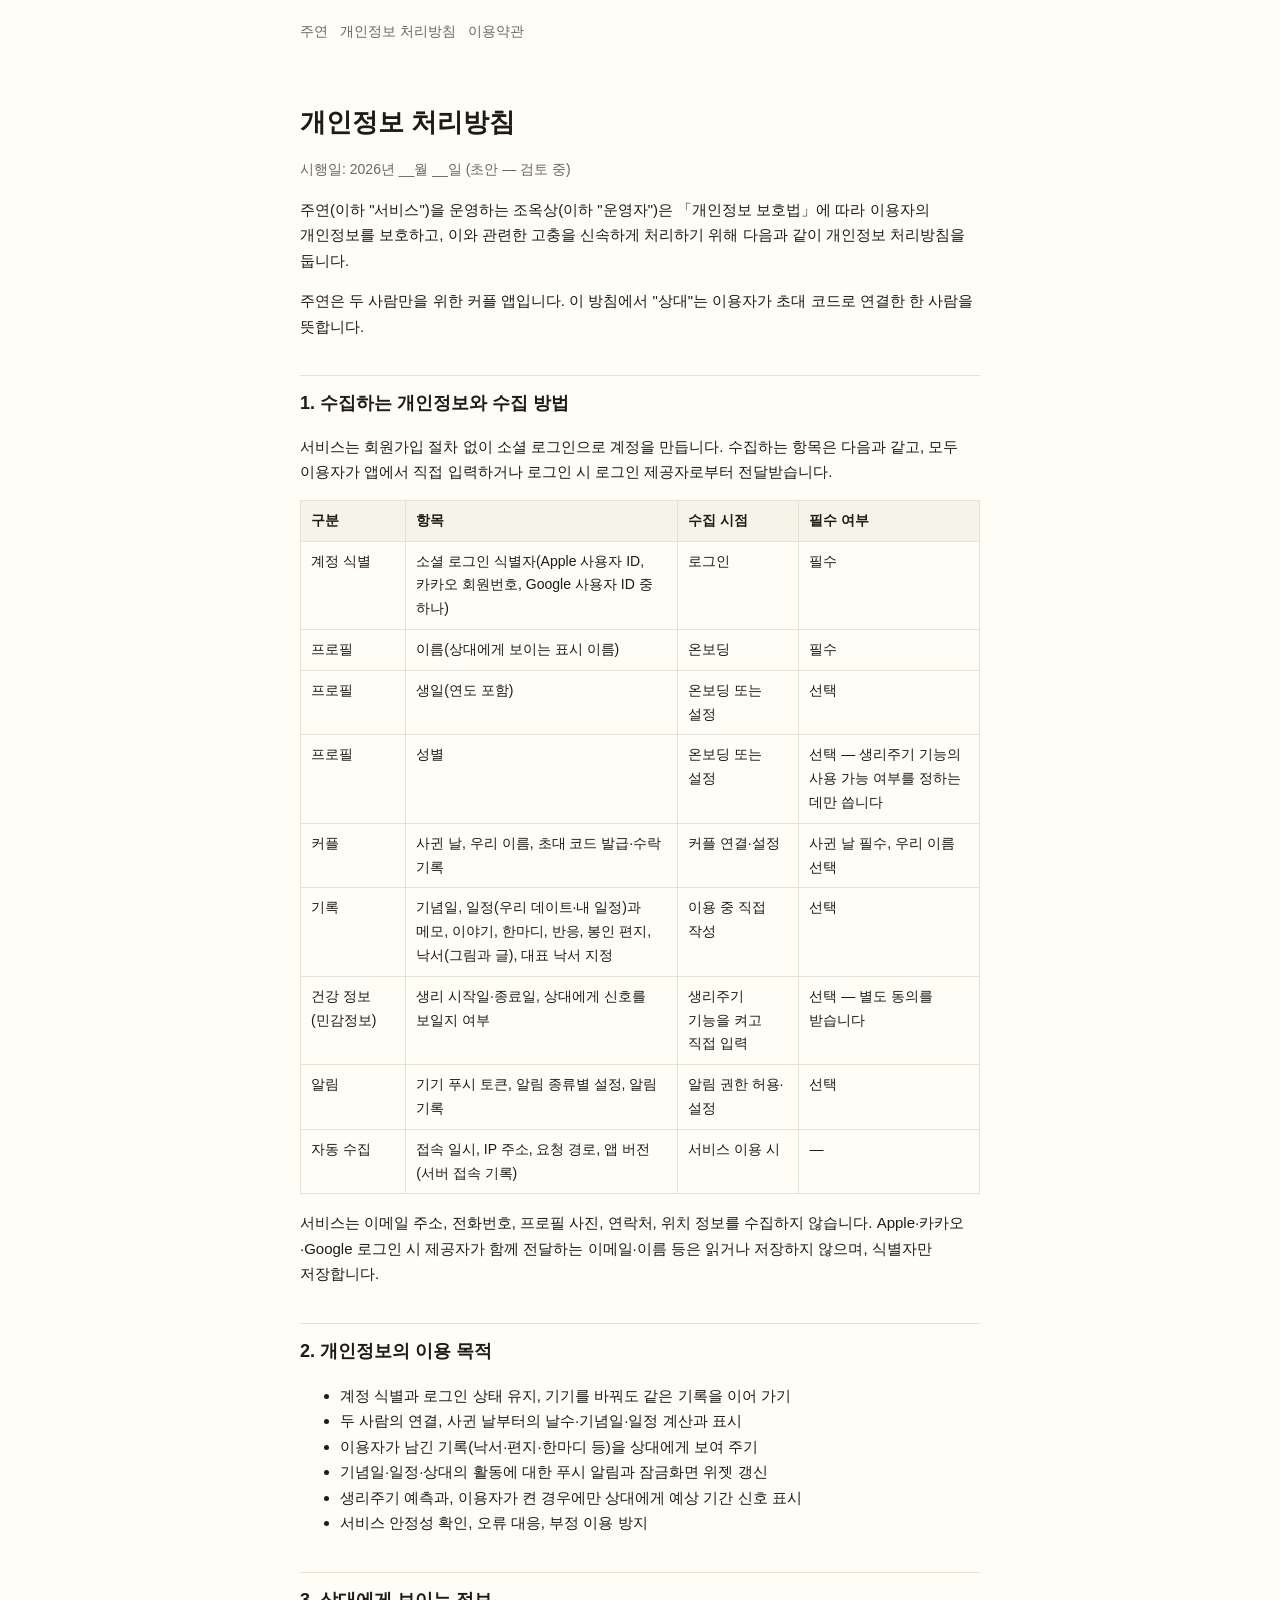
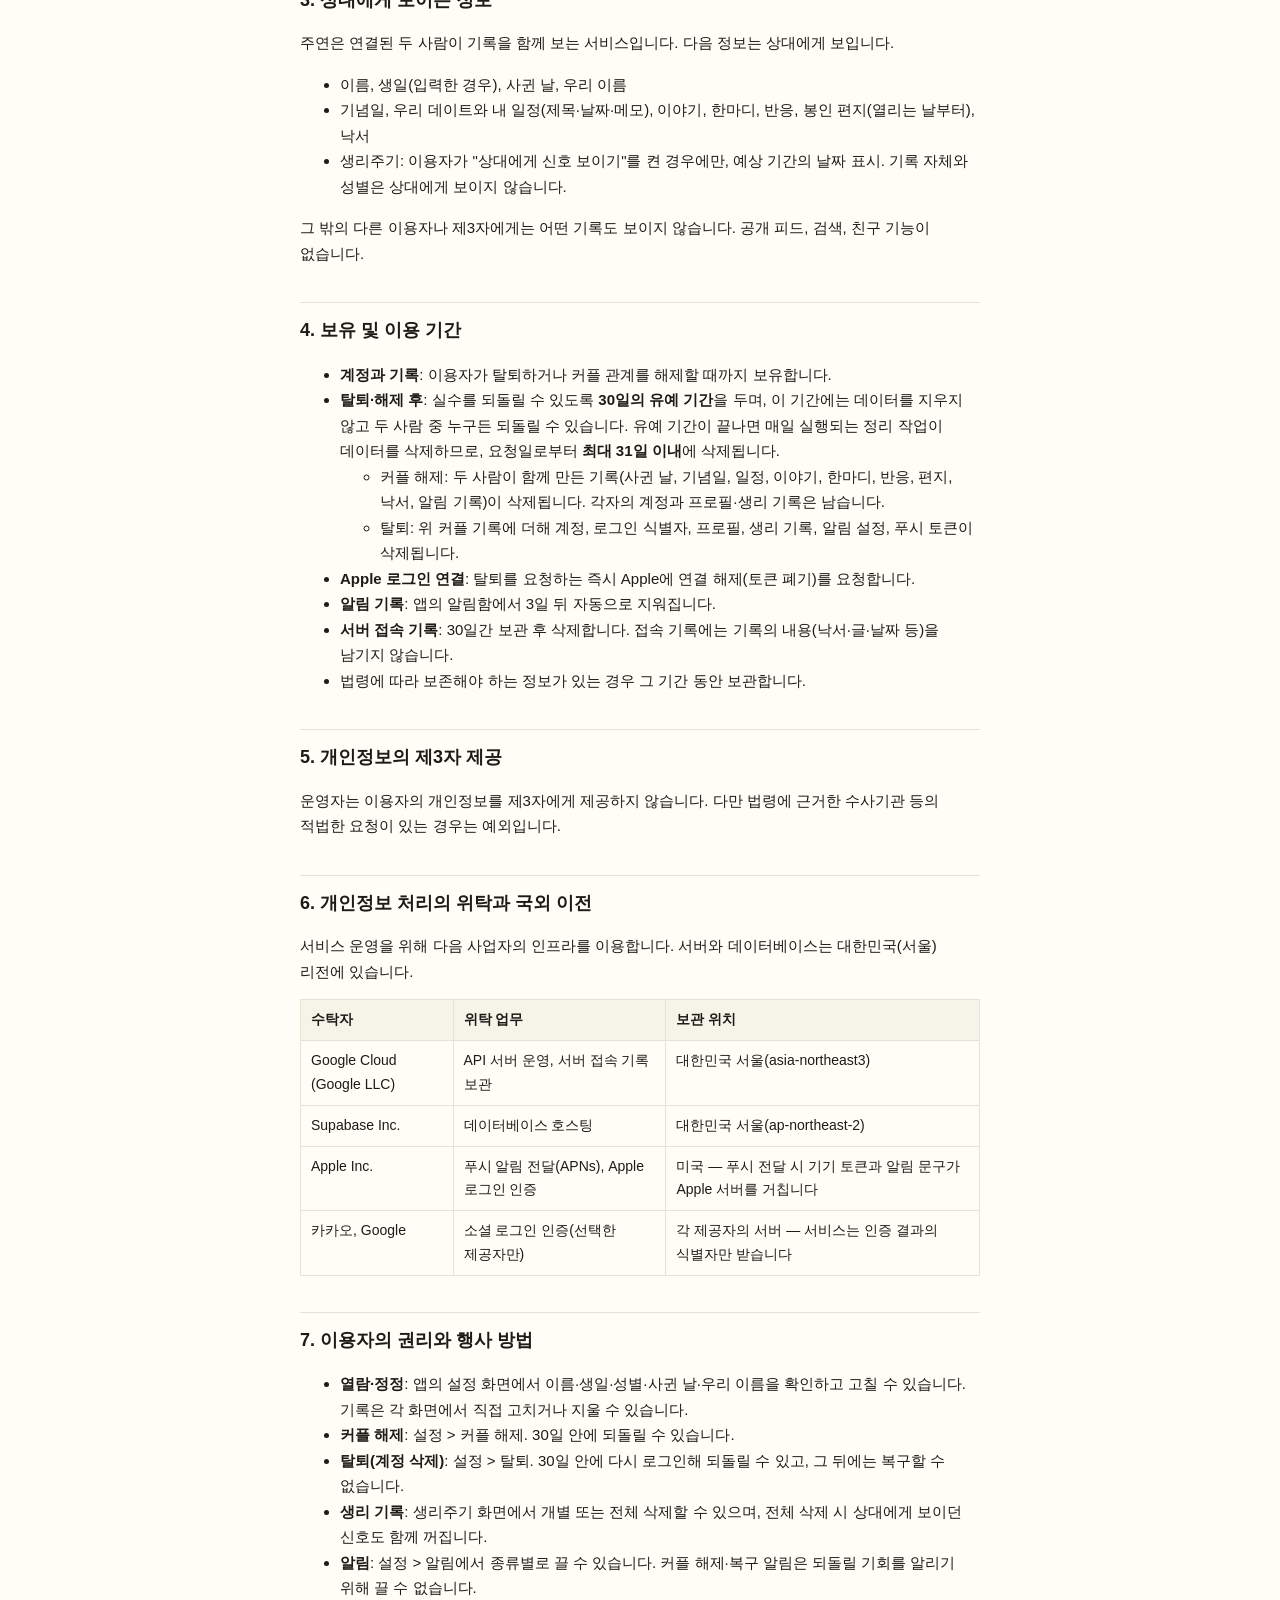
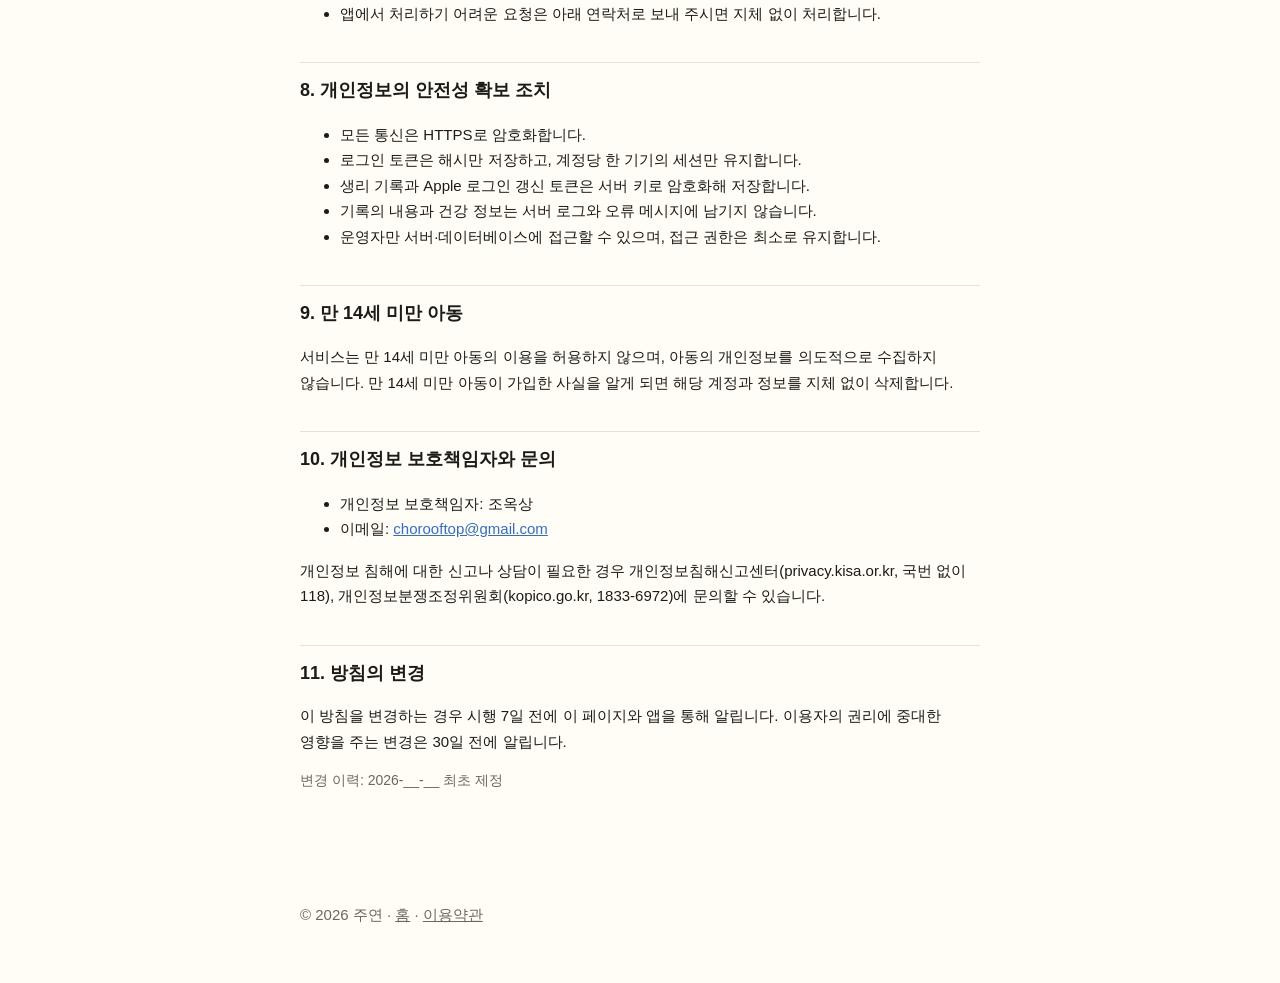
==== privacy.html @ 37a5dc84 "docs: 주연 공개 페이지 — 소개·개인정보 처리방침·이용약관 초안 Co-Authored-By: Claude Fable 5.1 <noreply@anthropic.com>" ====
<!doctype html>
<html lang="ko">
<head>
<meta charset="utf-8">
<meta name="viewport" content="width=device-width, initial-scale=1">
<title>주연 개인정보 처리방침</title>
<link rel="stylesheet" href="style.css">
</head>
<body>
<header>
  <a href="./">주연</a>
  <a href="privacy.html">개인정보 처리방침</a>
  <a href="terms.html">이용약관</a>
</header>
<main>
  <h1>개인정보 처리방침</h1>
  <p class="meta">시행일: 2026년 __월 __일 (초안 — 검토 중)</p>

  <p>주연(이하 "서비스")을 운영하는 조옥상(이하 "운영자")은 「개인정보 보호법」에 따라 이용자의 개인정보를 보호하고, 이와 관련한 고충을 신속하게 처리하기 위해 다음과 같이 개인정보 처리방침을 둡니다.</p>
  <p>주연은 두 사람만을 위한 커플 앱입니다. 이 방침에서 "상대"는 이용자가 초대 코드로 연결한 한 사람을 뜻합니다.</p>

  <h2>1. 수집하는 개인정보와 수집 방법</h2>
  <p>서비스는 회원가입 절차 없이 소셜 로그인으로 계정을 만듭니다. 수집하는 항목은 다음과 같고, 모두 이용자가 앱에서 직접 입력하거나 로그인 시 로그인 제공자로부터 전달받습니다.</p>
  <table>
    <thead><tr><th>구분</th><th>항목</th><th>수집 시점</th><th>필수 여부</th></tr></thead>
    <tbody>
      <tr><td>계정 식별</td><td>소셜 로그인 식별자(Apple 사용자 ID, 카카오 회원번호, Google 사용자 ID 중 하나)</td><td>로그인</td><td>필수</td></tr>
      <tr><td>프로필</td><td>이름(상대에게 보이는 표시 이름)</td><td>온보딩</td><td>필수</td></tr>
      <tr><td>프로필</td><td>생일(연도 포함)</td><td>온보딩 또는 설정</td><td>선택</td></tr>
      <tr><td>프로필</td><td>성별</td><td>온보딩 또는 설정</td><td>선택 — 생리주기 기능의 사용 가능 여부를 정하는 데만 씁니다</td></tr>
      <tr><td>커플</td><td>사귄 날, 우리 이름, 초대 코드 발급·수락 기록</td><td>커플 연결·설정</td><td>사귄 날 필수, 우리 이름 선택</td></tr>
      <tr><td>기록</td><td>기념일, 일정(우리 데이트·내 일정)과 메모, 이야기, 한마디, 반응, 봉인 편지, 낙서(그림과 글), 대표 낙서 지정</td><td>이용 중 직접 작성</td><td>선택</td></tr>
      <tr><td>건강 정보(민감정보)</td><td>생리 시작일·종료일, 상대에게 신호를 보일지 여부</td><td>생리주기 기능을 켜고 직접 입력</td><td>선택 — 별도 동의를 받습니다</td></tr>
      <tr><td>알림</td><td>기기 푸시 토큰, 알림 종류별 설정, 알림 기록</td><td>알림 권한 허용·설정</td><td>선택</td></tr>
      <tr><td>자동 수집</td><td>접속 일시, IP 주소, 요청 경로, 앱 버전(서버 접속 기록)</td><td>서비스 이용 시</td><td>—</td></tr>
    </tbody>
  </table>
  <p>서비스는 이메일 주소, 전화번호, 프로필 사진, 연락처, 위치 정보를 수집하지 않습니다. Apple·카카오·Google 로그인 시 제공자가 함께 전달하는 이메일·이름 등은 읽거나 저장하지 않으며, 식별자만 저장합니다.</p>

  <h2>2. 개인정보의 이용 목적</h2>
  <ul>
    <li>계정 식별과 로그인 상태 유지, 기기를 바꿔도 같은 기록을 이어 가기</li>
    <li>두 사람의 연결, 사귄 날부터의 날수·기념일·일정 계산과 표시</li>
    <li>이용자가 남긴 기록(낙서·편지·한마디 등)을 상대에게 보여 주기</li>
    <li>기념일·일정·상대의 활동에 대한 푸시 알림과 잠금화면 위젯 갱신</li>
    <li>생리주기 예측과, 이용자가 켠 경우에만 상대에게 예상 기간 신호 표시</li>
    <li>서비스 안정성 확인, 오류 대응, 부정 이용 방지</li>
  </ul>

  <h2>3. 상대에게 보이는 정보</h2>
  <p>주연은 연결된 두 사람이 기록을 함께 보는 서비스입니다. 다음 정보는 상대에게 보입니다.</p>
  <ul>
    <li>이름, 생일(입력한 경우), 사귄 날, 우리 이름</li>
    <li>기념일, 우리 데이트와 내 일정(제목·날짜·메모), 이야기, 한마디, 반응, 봉인 편지(열리는 날부터), 낙서</li>
    <li>생리주기: 이용자가 "상대에게 신호 보이기"를 켠 경우에만, 예상 기간의 날짜 표시. 기록 자체와 성별은 상대에게 보이지 않습니다.</li>
  </ul>
  <p>그 밖의 다른 이용자나 제3자에게는 어떤 기록도 보이지 않습니다. 공개 피드, 검색, 친구 기능이 없습니다.</p>

  <h2>4. 보유 및 이용 기간</h2>
  <ul>
    <li><strong>계정과 기록</strong>: 이용자가 탈퇴하거나 커플 관계를 해제할 때까지 보유합니다.</li>
    <li><strong>탈퇴·해제 후</strong>: 실수를 되돌릴 수 있도록 <strong>30일의 유예 기간</strong>을 두며, 이 기간에는 데이터를 지우지 않고 두 사람 중 누구든 되돌릴 수 있습니다. 유예 기간이 끝나면 매일 실행되는 정리 작업이 데이터를 삭제하므로, 요청일로부터 <strong>최대 31일 이내</strong>에 삭제됩니다.
      <ul>
        <li>커플 해제: 두 사람이 함께 만든 기록(사귄 날, 기념일, 일정, 이야기, 한마디, 반응, 편지, 낙서, 알림 기록)이 삭제됩니다. 각자의 계정과 프로필·생리 기록은 남습니다.</li>
        <li>탈퇴: 위 커플 기록에 더해 계정, 로그인 식별자, 프로필, 생리 기록, 알림 설정, 푸시 토큰이 삭제됩니다.</li>
      </ul>
    </li>
    <li><strong>Apple 로그인 연결</strong>: 탈퇴를 요청하는 즉시 Apple에 연결 해제(토큰 폐기)를 요청합니다.</li>
    <li><strong>알림 기록</strong>: 앱의 알림함에서 3일 뒤 자동으로 지워집니다.</li>
    <li><strong>서버 접속 기록</strong>: 30일간 보관 후 삭제합니다. 접속 기록에는 기록의 내용(낙서·글·날짜 등)을 남기지 않습니다.</li>
    <li>법령에 따라 보존해야 하는 정보가 있는 경우 그 기간 동안 보관합니다.</li>
  </ul>

  <h2>5. 개인정보의 제3자 제공</h2>
  <p>운영자는 이용자의 개인정보를 제3자에게 제공하지 않습니다. 다만 법령에 근거한 수사기관 등의 적법한 요청이 있는 경우는 예외입니다.</p>

  <h2>6. 개인정보 처리의 위탁과 국외 이전</h2>
  <p>서비스 운영을 위해 다음 사업자의 인프라를 이용합니다. 서버와 데이터베이스는 대한민국(서울) 리전에 있습니다.</p>
  <table>
    <thead><tr><th>수탁자</th><th>위탁 업무</th><th>보관 위치</th></tr></thead>
    <tbody>
      <tr><td>Google Cloud (Google LLC)</td><td>API 서버 운영, 서버 접속 기록 보관</td><td>대한민국 서울(asia-northeast3)</td></tr>
      <tr><td>Supabase Inc.</td><td>데이터베이스 호스팅</td><td>대한민국 서울(ap-northeast-2)</td></tr>
      <tr><td>Apple Inc.</td><td>푸시 알림 전달(APNs), Apple 로그인 인증</td><td>미국 — 푸시 전달 시 기기 토큰과 알림 문구가 Apple 서버를 거칩니다</td></tr>
      <tr><td>카카오, Google</td><td>소셜 로그인 인증(선택한 제공자만)</td><td>각 제공자의 서버 — 서비스는 인증 결과의 식별자만 받습니다</td></tr>
    </tbody>
  </table>

  <h2>7. 이용자의 권리와 행사 방법</h2>
  <ul>
    <li><strong>열람·정정</strong>: 앱의 설정 화면에서 이름·생일·성별·사귄 날·우리 이름을 확인하고 고칠 수 있습니다. 기록은 각 화면에서 직접 고치거나 지울 수 있습니다.</li>
    <li><strong>커플 해제</strong>: 설정 &gt; 커플 해제. 30일 안에 되돌릴 수 있습니다.</li>
    <li><strong>탈퇴(계정 삭제)</strong>: 설정 &gt; 탈퇴. 30일 안에 다시 로그인해 되돌릴 수 있고, 그 뒤에는 복구할 수 없습니다.</li>
    <li><strong>생리 기록</strong>: 생리주기 화면에서 개별 또는 전체 삭제할 수 있으며, 전체 삭제 시 상대에게 보이던 신호도 함께 꺼집니다.</li>
    <li><strong>알림</strong>: 설정 &gt; 알림에서 종류별로 끌 수 있습니다. 커플 해제·복구 알림은 되돌릴 기회를 알리기 위해 끌 수 없습니다.</li>
    <li>앱에서 처리하기 어려운 요청은 아래 연락처로 보내 주시면 지체 없이 처리합니다.</li>
  </ul>

  <h2>8. 개인정보의 안전성 확보 조치</h2>
  <ul>
    <li>모든 통신은 HTTPS로 암호화합니다.</li>
    <li>로그인 토큰은 해시만 저장하고, 계정당 한 기기의 세션만 유지합니다.</li>
    <li>생리 기록과 Apple 로그인 갱신 토큰은 서버 키로 암호화해 저장합니다.</li>
    <li>기록의 내용과 건강 정보는 서버 로그와 오류 메시지에 남기지 않습니다.</li>
    <li>운영자만 서버·데이터베이스에 접근할 수 있으며, 접근 권한은 최소로 유지합니다.</li>
  </ul>

  <h2>9. 만 14세 미만 아동</h2>
  <p>서비스는 만 14세 미만 아동의 이용을 허용하지 않으며, 아동의 개인정보를 의도적으로 수집하지 않습니다. 만 14세 미만 아동이 가입한 사실을 알게 되면 해당 계정과 정보를 지체 없이 삭제합니다.</p>

  <h2>10. 개인정보 보호책임자와 문의</h2>
  <ul>
    <li>개인정보 보호책임자: 조옥상</li>
    <li>이메일: <a href="mailto:chorooftop@gmail.com">chorooftop@gmail.com</a></li>
  </ul>
  <p>개인정보 침해에 대한 신고나 상담이 필요한 경우 개인정보침해신고센터(privacy.kisa.or.kr, 국번 없이 118), 개인정보분쟁조정위원회(kopico.go.kr, 1833-6972)에 문의할 수 있습니다.</p>

  <h2>11. 방침의 변경</h2>
  <p>이 방침을 변경하는 경우 시행 7일 전에 이 페이지와 앱을 통해 알립니다. 이용자의 권리에 중대한 영향을 주는 변경은 30일 전에 알립니다.</p>
  <p class="meta">변경 이력: 2026-__-__ 최초 제정</p>
</main>
<footer>
  <p>© 2026 주연 · <a href="./">홈</a> · <a href="terms.html">이용약관</a></p>
</footer>
</body>
</html>
---- style.css ----
:root { --ink: #1c1b18; --sub: #6b6862; --bg: #fffdf5; --line: #e6e2d6; --accent: #e8c900; }
* { box-sizing: border-box; }
body { margin: 0; background: var(--bg); color: var(--ink); font-family: -apple-system, "Apple SD Gothic Neo", "Pretendard", "Noto Sans KR", sans-serif; line-height: 1.7; word-break: keep-all; }
main { max-width: 720px; margin: 0 auto; padding: 32px 20px 80px; }
header { display: flex; align-items: center; gap: 12px; padding: 20px 20px 0; max-width: 720px; margin: 0 auto; }
header a { color: var(--sub); text-decoration: none; font-size: 14px; }
header a:hover { color: var(--ink); }
h1 { font-size: 26px; margin: 24px 0 8px; }
h2 { font-size: 18px; margin: 36px 0 8px; padding-top: 12px; border-top: 1px solid var(--line); }
h3 { font-size: 15px; margin: 20px 0 6px; }
p, li { font-size: 15px; }
.meta { color: var(--sub); font-size: 14px; }
table { border-collapse: collapse; width: 100%; font-size: 14px; margin: 8px 0 16px; }
th, td { border: 1px solid var(--line); padding: 8px 10px; text-align: left; vertical-align: top; }
th { background: #f6f3e8; font-weight: 600; }
.hero { padding: 24px 0 8px; }
.hero p { font-size: 17px; }
.badge { display: inline-block; background: var(--accent); color: var(--ink); border-radius: 999px; padding: 2px 12px; font-size: 13px; font-weight: 600; }
footer { max-width: 720px; margin: 0 auto; padding: 0 20px 40px; color: var(--sub); font-size: 13px; }
footer a { color: var(--sub); }
a { color: #2f6bdb; }
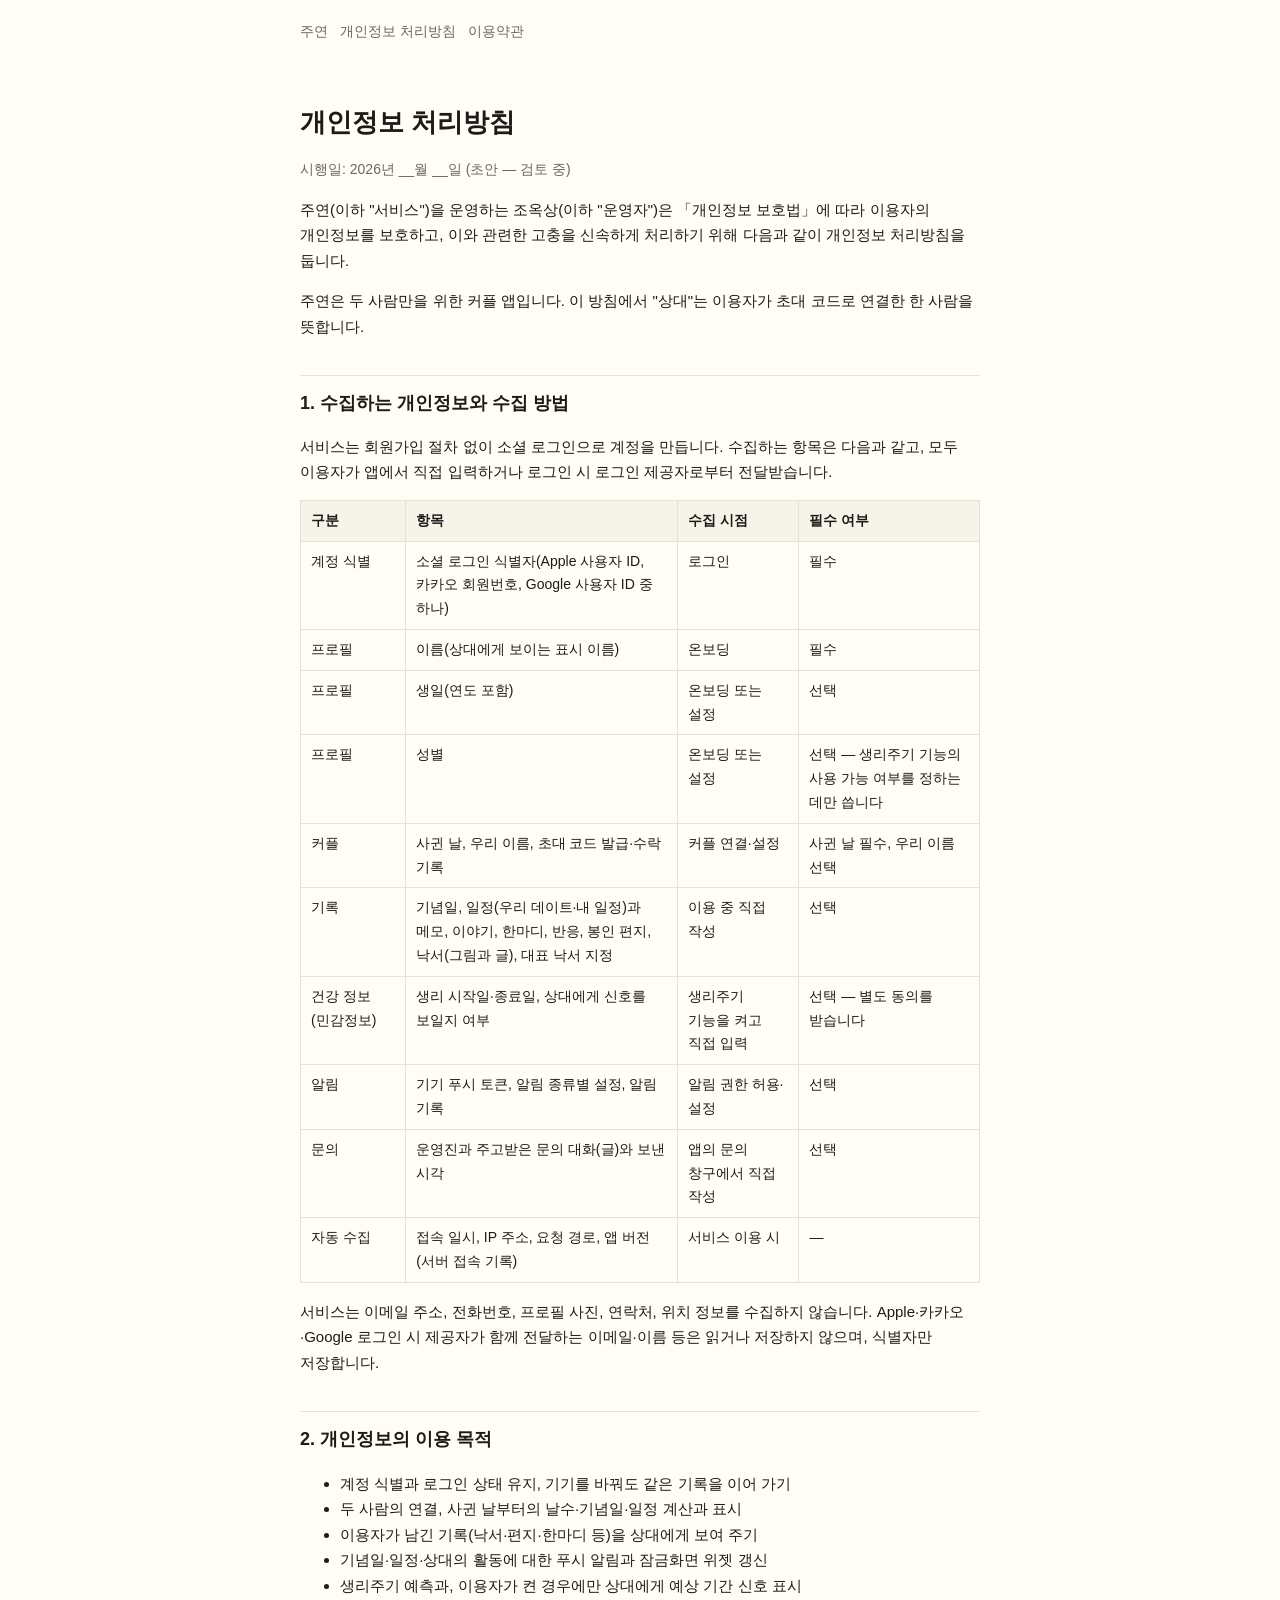
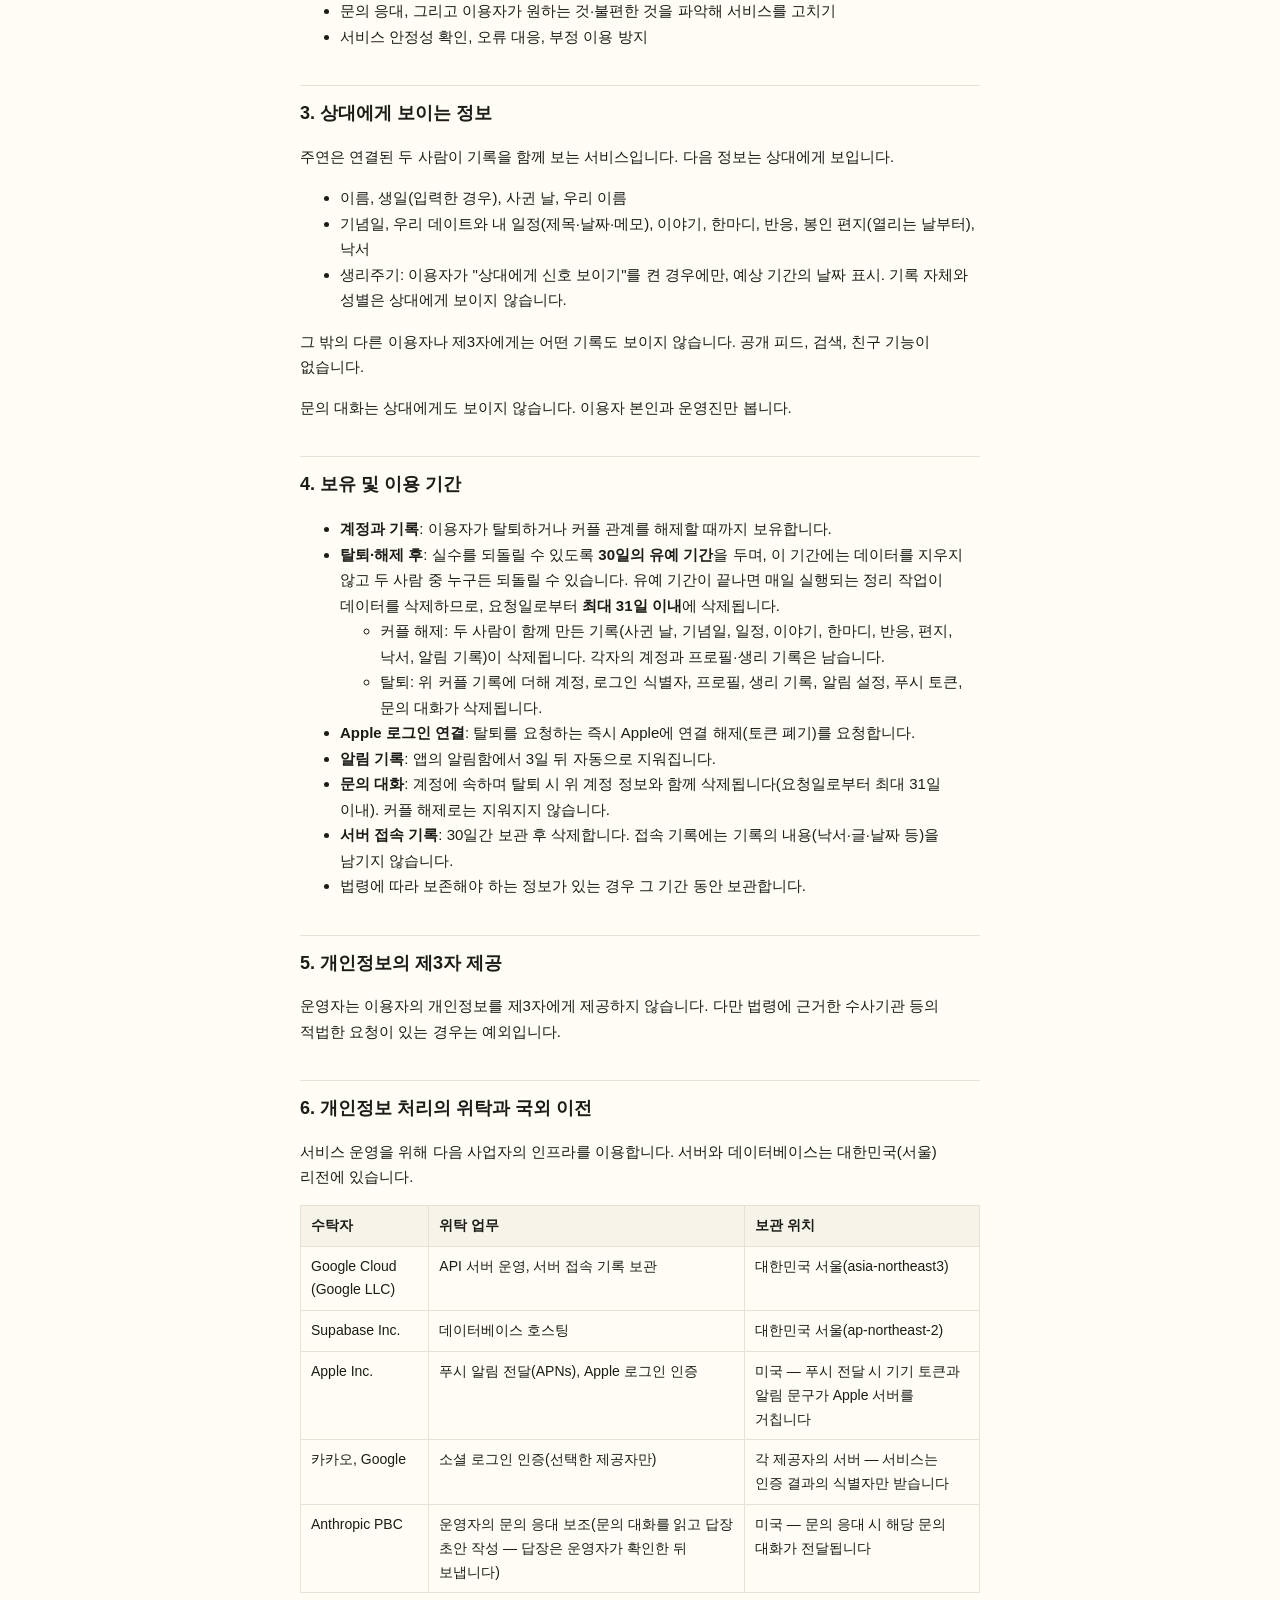
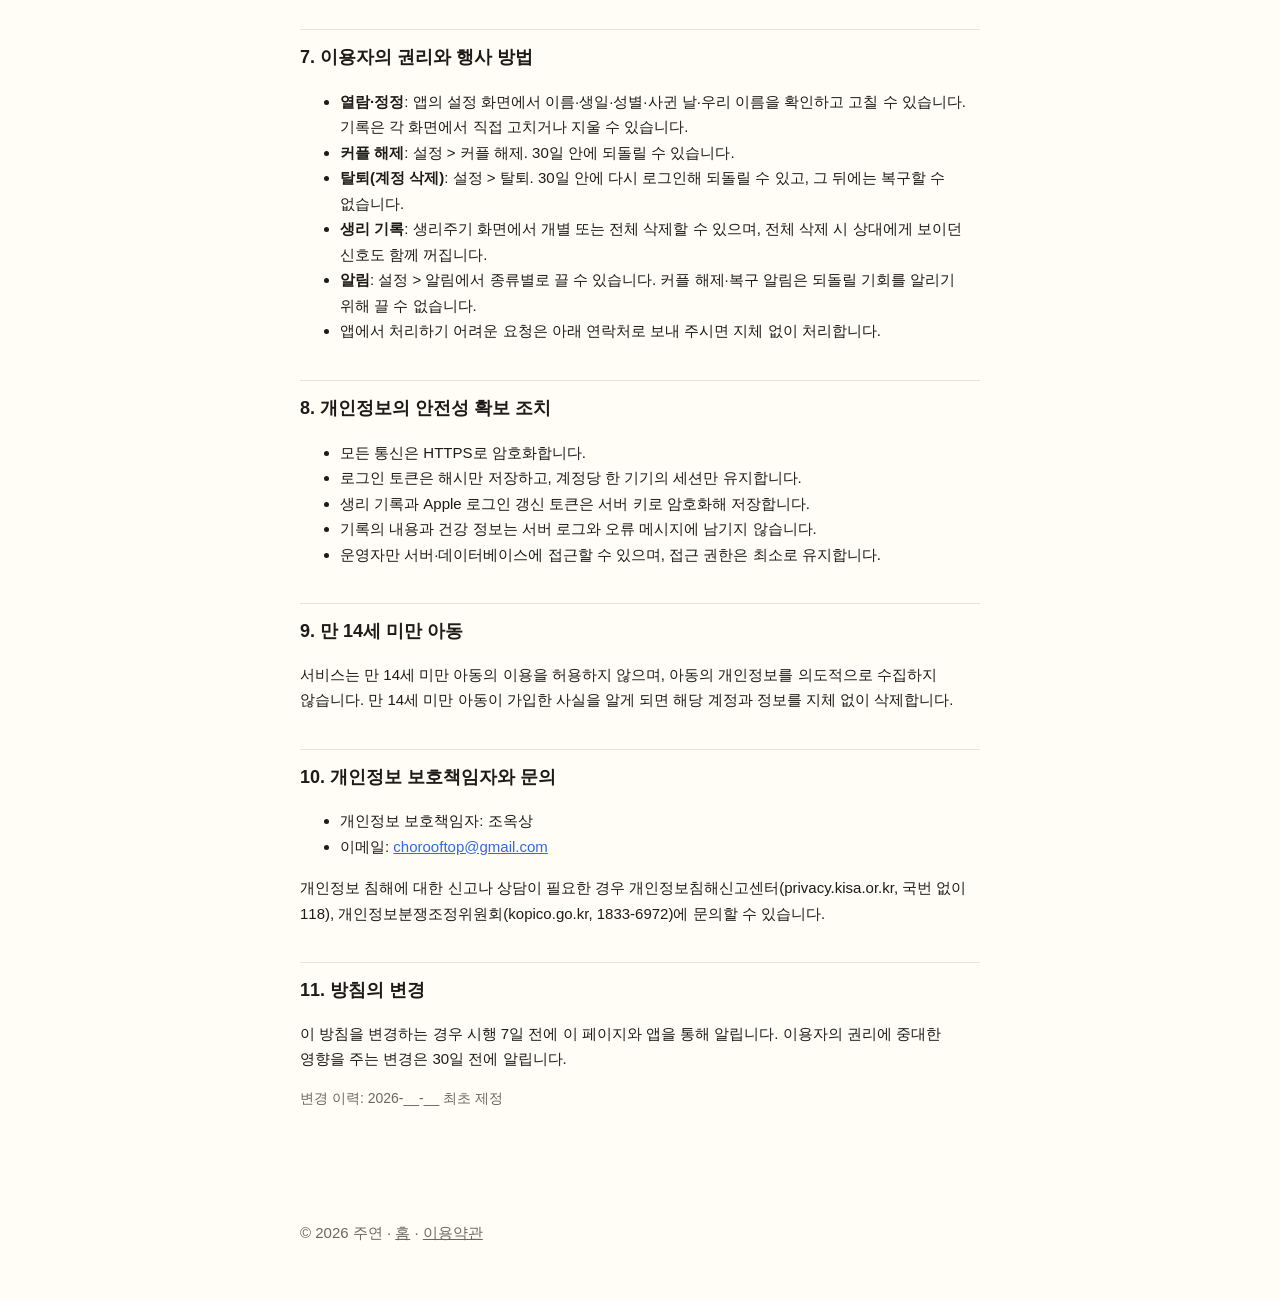
==== commit 8703589f: "docs(privacy): 문의 내용 항목 초안 — 수집·목적·상대 비공개·보존·AI 응대 보조 위탁(검토 필요) Co-Authored-By: Claude Opus 5.5 <nor" ====
--- a/privacy.html
+++ b/privacy.html
@@ -32,6 +32,7 @@
       <tr><td>기록</td><td>기념일, 일정(우리 데이트·내 일정)과 메모, 이야기, 한마디, 반응, 봉인 편지, 낙서(그림과 글), 대표 낙서 지정</td><td>이용 중 직접 작성</td><td>선택</td></tr>
       <tr><td>건강 정보(민감정보)</td><td>생리 시작일·종료일, 상대에게 신호를 보일지 여부</td><td>생리주기 기능을 켜고 직접 입력</td><td>선택 — 별도 동의를 받습니다</td></tr>
       <tr><td>알림</td><td>기기 푸시 토큰, 알림 종류별 설정, 알림 기록</td><td>알림 권한 허용·설정</td><td>선택</td></tr>
+      <tr><td>문의</td><td>운영진과 주고받은 문의 대화(글)와 보낸 시각</td><td>앱의 문의 창구에서 직접 작성</td><td>선택</td></tr>
       <tr><td>자동 수집</td><td>접속 일시, IP 주소, 요청 경로, 앱 버전(서버 접속 기록)</td><td>서비스 이용 시</td><td>—</td></tr>
     </tbody>
   </table>
@@ -44,6 +45,7 @@
     <li>이용자가 남긴 기록(낙서·편지·한마디 등)을 상대에게 보여 주기</li>
     <li>기념일·일정·상대의 활동에 대한 푸시 알림과 잠금화면 위젯 갱신</li>
     <li>생리주기 예측과, 이용자가 켠 경우에만 상대에게 예상 기간 신호 표시</li>
+    <li>문의 응대, 그리고 이용자가 원하는 것·불편한 것을 파악해 서비스를 고치기</li>
     <li>서비스 안정성 확인, 오류 대응, 부정 이용 방지</li>
   </ul>
 
@@ -55,6 +57,7 @@
     <li>생리주기: 이용자가 "상대에게 신호 보이기"를 켠 경우에만, 예상 기간의 날짜 표시. 기록 자체와 성별은 상대에게 보이지 않습니다.</li>
   </ul>
   <p>그 밖의 다른 이용자나 제3자에게는 어떤 기록도 보이지 않습니다. 공개 피드, 검색, 친구 기능이 없습니다.</p>
+  <p>문의 대화는 상대에게도 보이지 않습니다. 이용자 본인과 운영진만 봅니다.</p>
 
   <h2>4. 보유 및 이용 기간</h2>
   <ul>
@@ -62,11 +65,12 @@
     <li><strong>탈퇴·해제 후</strong>: 실수를 되돌릴 수 있도록 <strong>30일의 유예 기간</strong>을 두며, 이 기간에는 데이터를 지우지 않고 두 사람 중 누구든 되돌릴 수 있습니다. 유예 기간이 끝나면 매일 실행되는 정리 작업이 데이터를 삭제하므로, 요청일로부터 <strong>최대 31일 이내</strong>에 삭제됩니다.
       <ul>
         <li>커플 해제: 두 사람이 함께 만든 기록(사귄 날, 기념일, 일정, 이야기, 한마디, 반응, 편지, 낙서, 알림 기록)이 삭제됩니다. 각자의 계정과 프로필·생리 기록은 남습니다.</li>
-        <li>탈퇴: 위 커플 기록에 더해 계정, 로그인 식별자, 프로필, 생리 기록, 알림 설정, 푸시 토큰이 삭제됩니다.</li>
+        <li>탈퇴: 위 커플 기록에 더해 계정, 로그인 식별자, 프로필, 생리 기록, 알림 설정, 푸시 토큰, 문의 대화가 삭제됩니다.</li>
       </ul>
     </li>
     <li><strong>Apple 로그인 연결</strong>: 탈퇴를 요청하는 즉시 Apple에 연결 해제(토큰 폐기)를 요청합니다.</li>
     <li><strong>알림 기록</strong>: 앱의 알림함에서 3일 뒤 자동으로 지워집니다.</li>
+    <li><strong>문의 대화</strong>: 계정에 속하며 탈퇴 시 위 계정 정보와 함께 삭제됩니다(요청일로부터 최대 31일 이내). 커플 해제로는 지워지지 않습니다.</li>
     <li><strong>서버 접속 기록</strong>: 30일간 보관 후 삭제합니다. 접속 기록에는 기록의 내용(낙서·글·날짜 등)을 남기지 않습니다.</li>
     <li>법령에 따라 보존해야 하는 정보가 있는 경우 그 기간 동안 보관합니다.</li>
   </ul>
@@ -83,6 +87,9 @@
       <tr><td>Supabase Inc.</td><td>데이터베이스 호스팅</td><td>대한민국 서울(ap-northeast-2)</td></tr>
       <tr><td>Apple Inc.</td><td>푸시 알림 전달(APNs), Apple 로그인 인증</td><td>미국 — 푸시 전달 시 기기 토큰과 알림 문구가 Apple 서버를 거칩니다</td></tr>
       <tr><td>카카오, Google</td><td>소셜 로그인 인증(선택한 제공자만)</td><td>각 제공자의 서버 — 서비스는 인증 결과의 식별자만 받습니다</td></tr>
+      <!-- 검토 필요(2026-10-04): 운영자가 AI 도구(Claude)로 문의를 읽고 답장 초안을 만들도록 허용했다(spec-support-inbox).
+           그대로 운영하면 문의 대화가 Anthropic에 전달되므로 위탁·국외 이전 고지가 필요하다. 쓰지 않기로 하면 이 행을 지운다 -->
+      <tr><td>Anthropic PBC</td><td>운영자의 문의 응대 보조(문의 대화를 읽고 답장 초안 작성 — 답장은 운영자가 확인한 뒤 보냅니다)</td><td>미국 — 문의 응대 시 해당 문의 대화가 전달됩니다</td></tr>
     </tbody>
   </table>
 
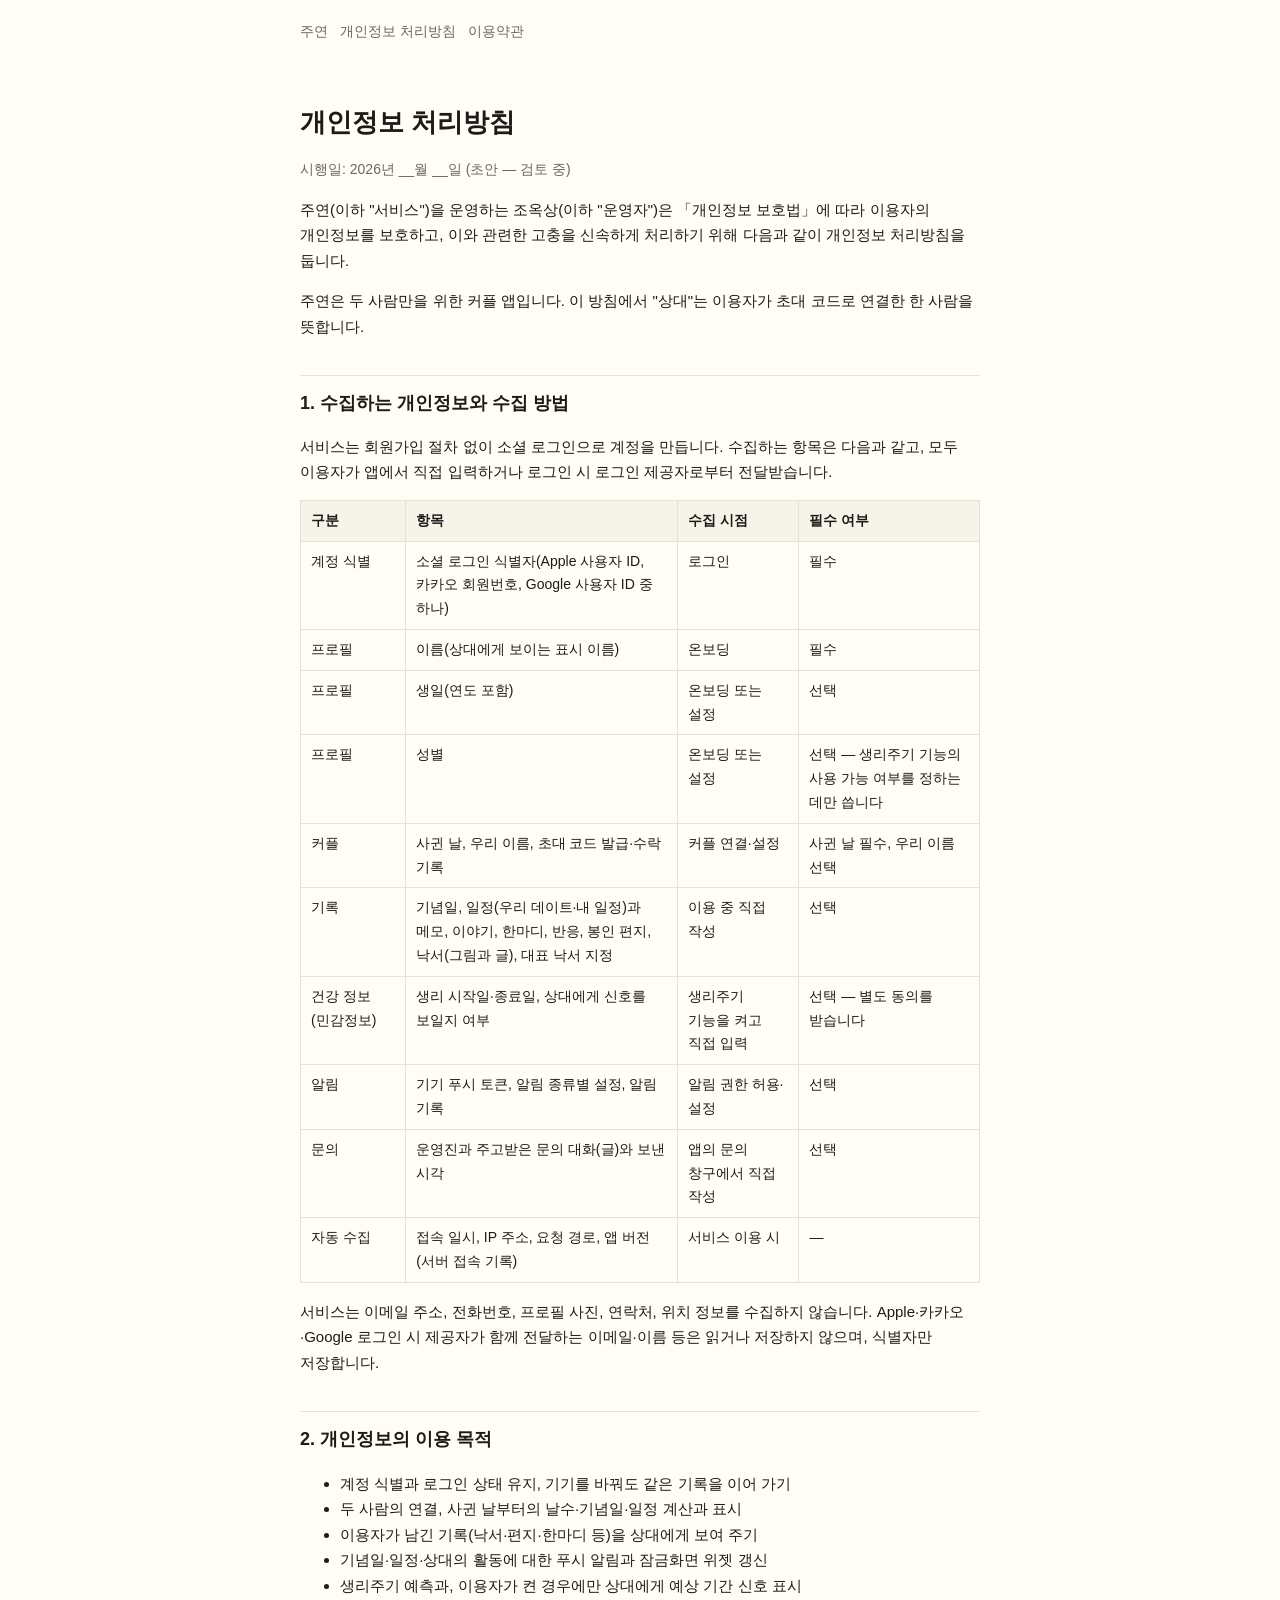
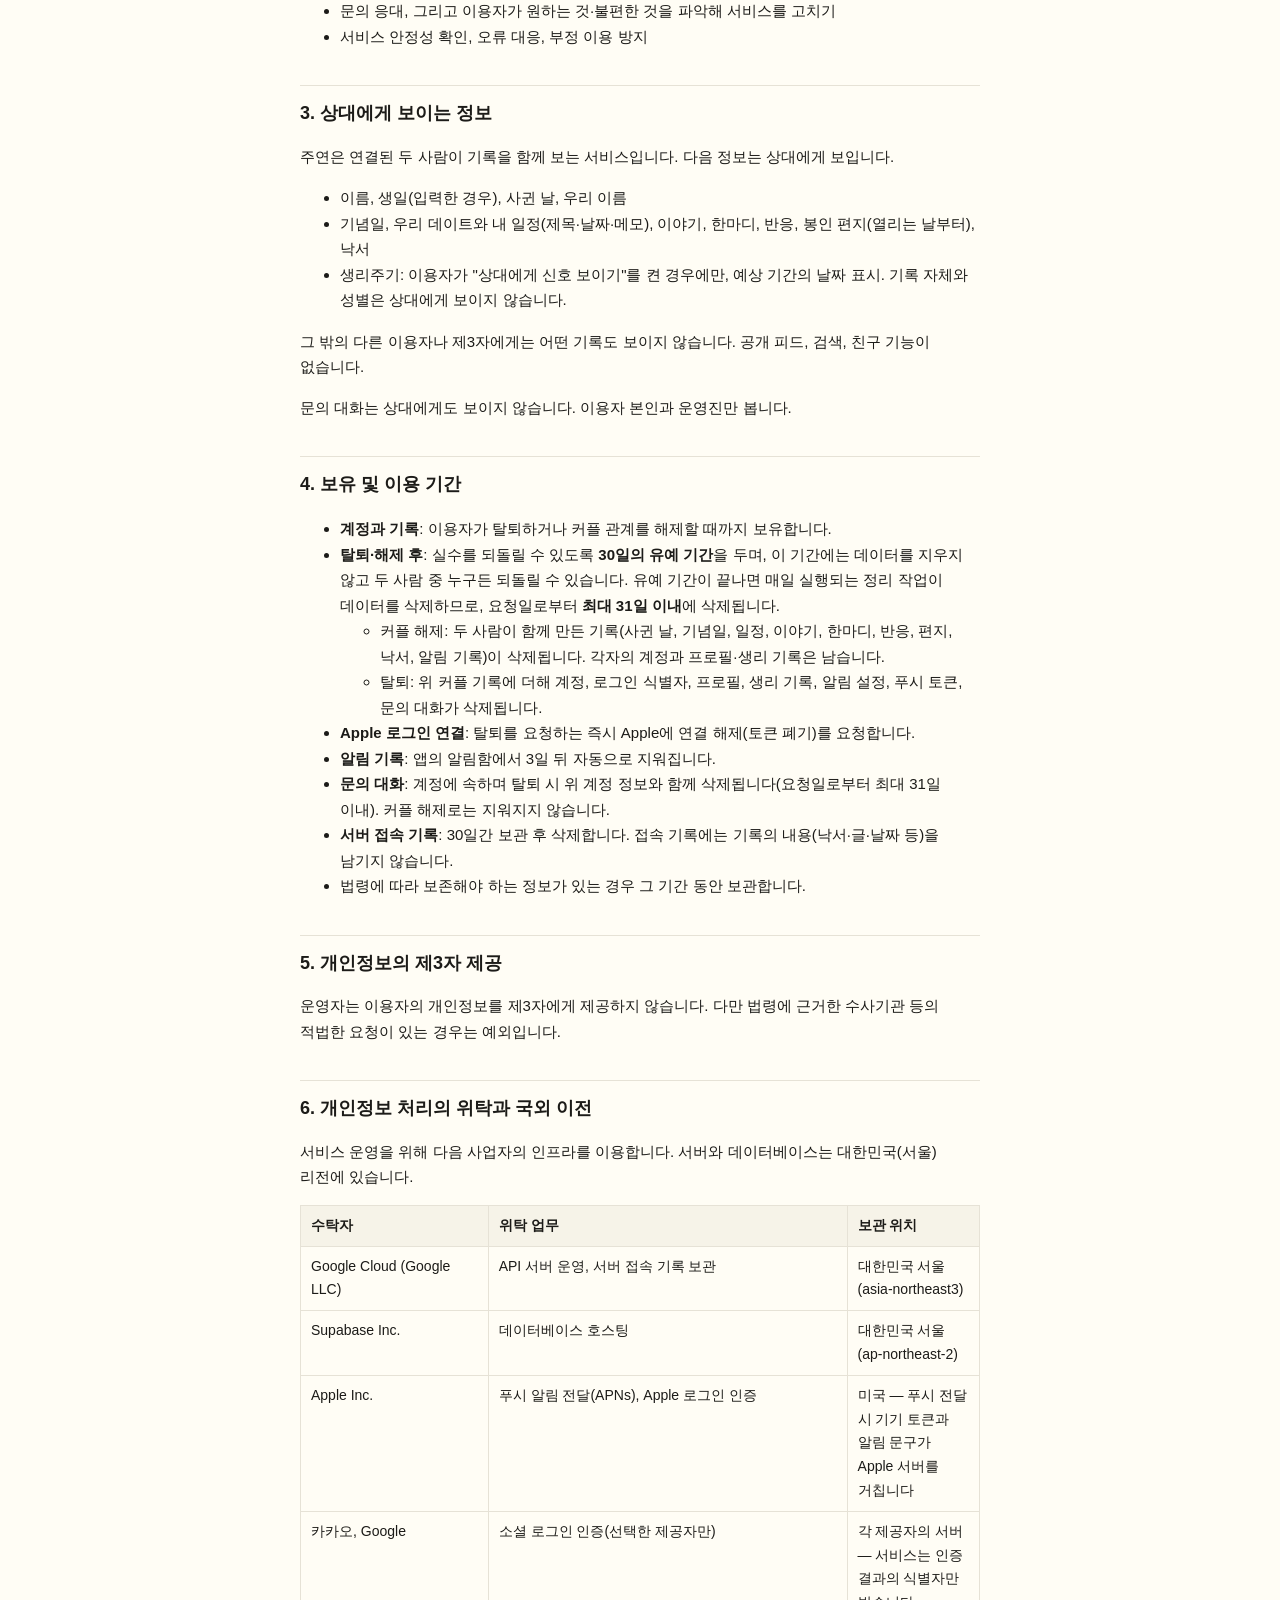
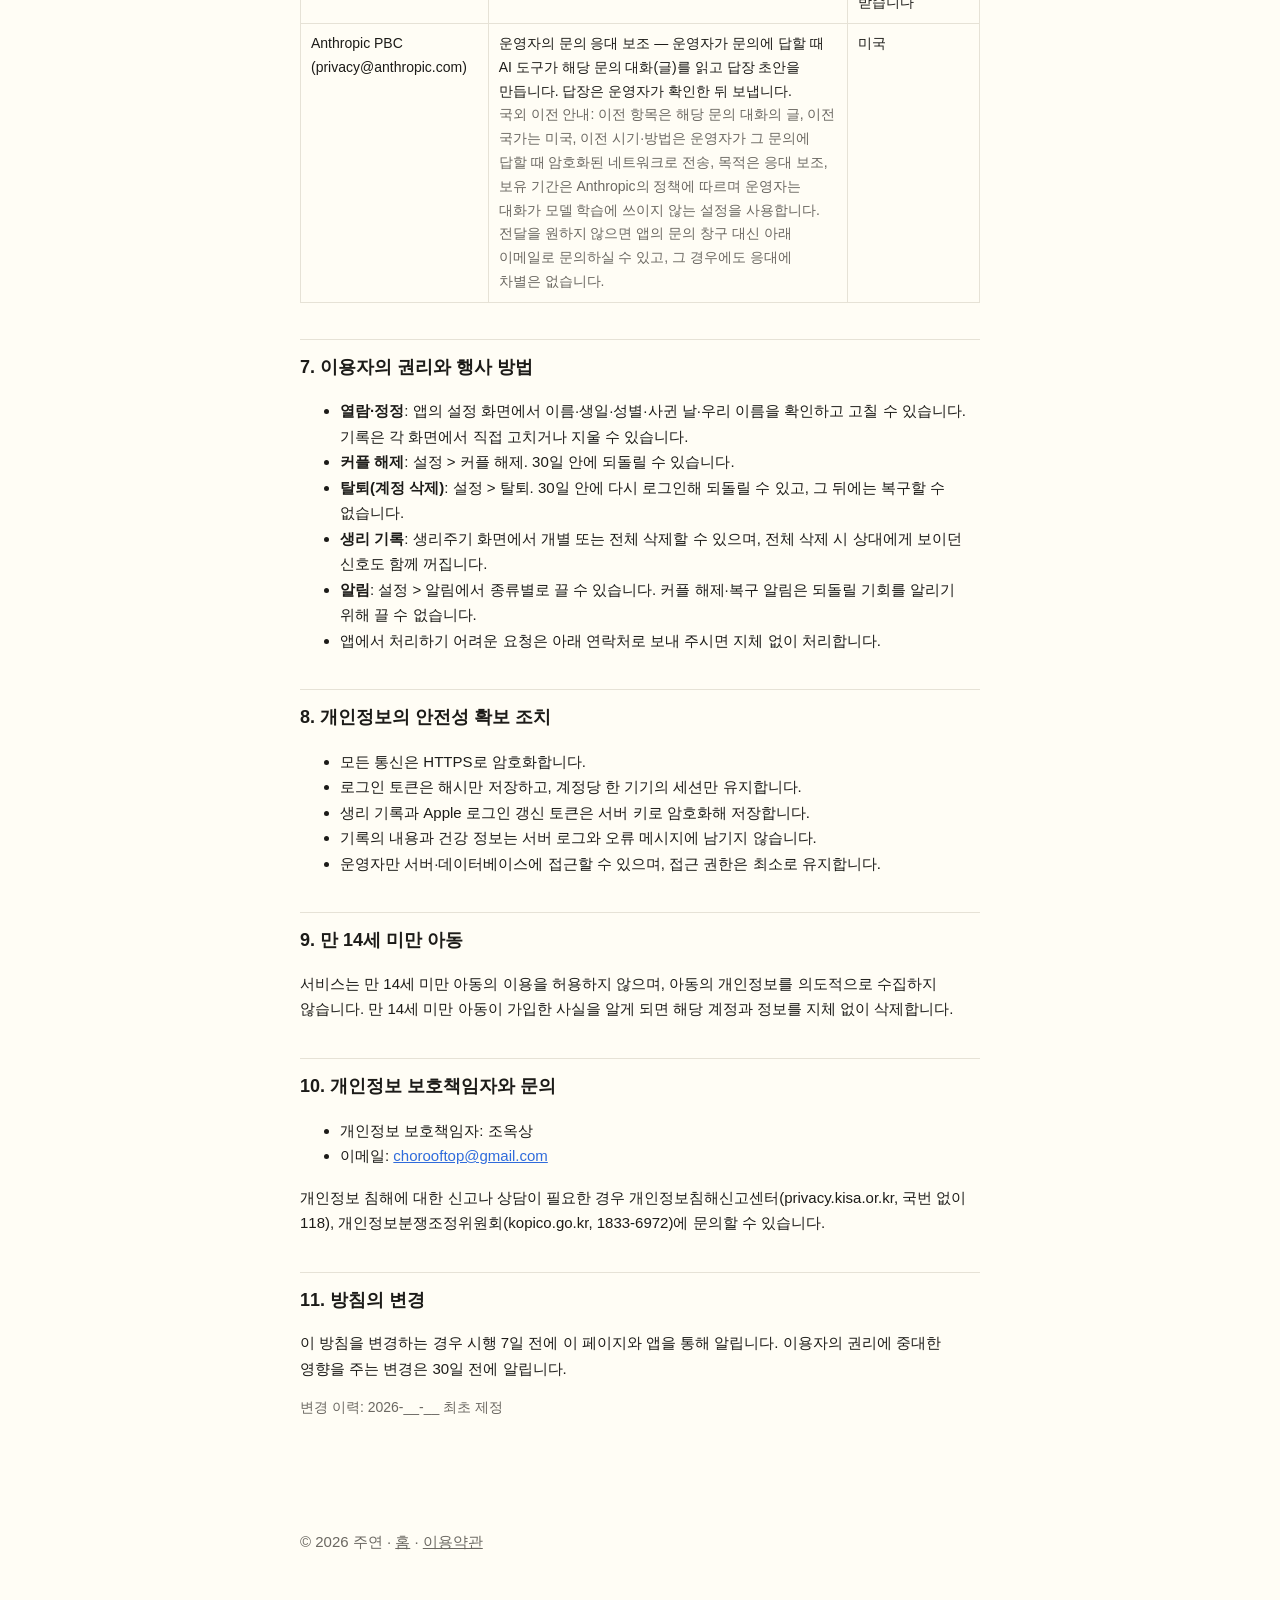
==== commit efb58a55: "docs(privacy): AI 응대 보조 위탁 행을 §28-8 ② 항목으로 — 이전 항목·국가·시기·받는 자·목적·보유·거부 방법 Co-Authored-By: Claude Fab" ====
--- a/privacy.html
+++ b/privacy.html
@@ -87,9 +87,7 @@
       <tr><td>Supabase Inc.</td><td>데이터베이스 호스팅</td><td>대한민국 서울(ap-northeast-2)</td></tr>
       <tr><td>Apple Inc.</td><td>푸시 알림 전달(APNs), Apple 로그인 인증</td><td>미국 — 푸시 전달 시 기기 토큰과 알림 문구가 Apple 서버를 거칩니다</td></tr>
       <tr><td>카카오, Google</td><td>소셜 로그인 인증(선택한 제공자만)</td><td>각 제공자의 서버 — 서비스는 인증 결과의 식별자만 받습니다</td></tr>
-      <!-- 검토 필요(2026-10-04): 운영자가 AI 도구(Claude)로 문의를 읽고 답장 초안을 만들도록 허용했다(spec-support-inbox).
-           그대로 운영하면 문의 대화가 Anthropic에 전달되므로 위탁·국외 이전 고지가 필요하다. 쓰지 않기로 하면 이 행을 지운다 -->
-      <tr><td>Anthropic PBC</td><td>운영자의 문의 응대 보조(문의 대화를 읽고 답장 초안 작성 — 답장은 운영자가 확인한 뒤 보냅니다)</td><td>미국 — 문의 응대 시 해당 문의 대화가 전달됩니다</td></tr>
+      <tr><td>Anthropic PBC (privacy@anthropic.com)</td><td>운영자의 문의 응대 보조 — 운영자가 문의에 답할 때 AI 도구가 해당 문의 대화(글)를 읽고 답장 초안을 만듭니다. 답장은 운영자가 확인한 뒤 보냅니다.<br><span class="meta">국외 이전 안내: 이전 항목은 해당 문의 대화의 글, 이전 국가는 미국, 이전 시기·방법은 운영자가 그 문의에 답할 때 암호화된 네트워크로 전송, 목적은 응대 보조, 보유 기간은 Anthropic의 정책에 따르며 운영자는 대화가 모델 학습에 쓰이지 않는 설정을 사용합니다. 전달을 원하지 않으면 앱의 문의 창구 대신 아래 이메일로 문의하실 수 있고, 그 경우에도 응대에 차별은 없습니다.</span></td><td>미국</td></tr>
     </tbody>
   </table>
 
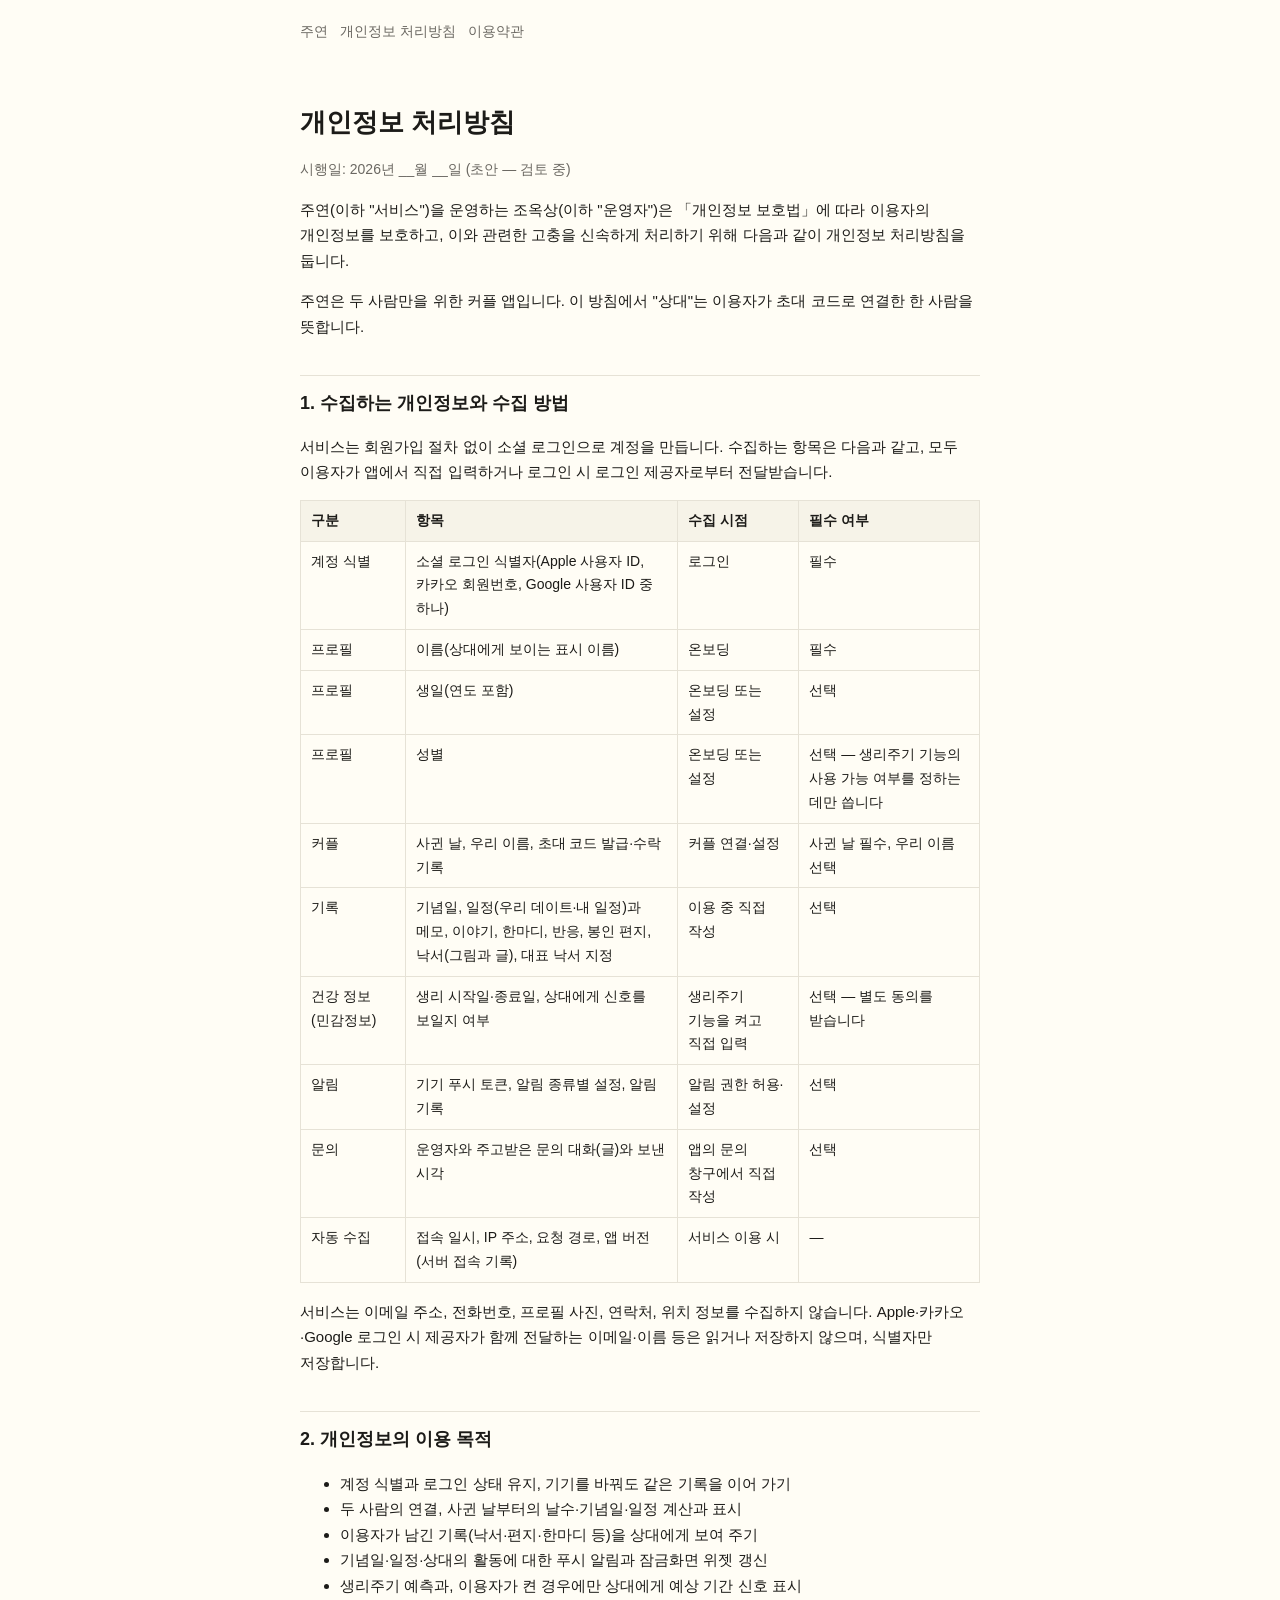
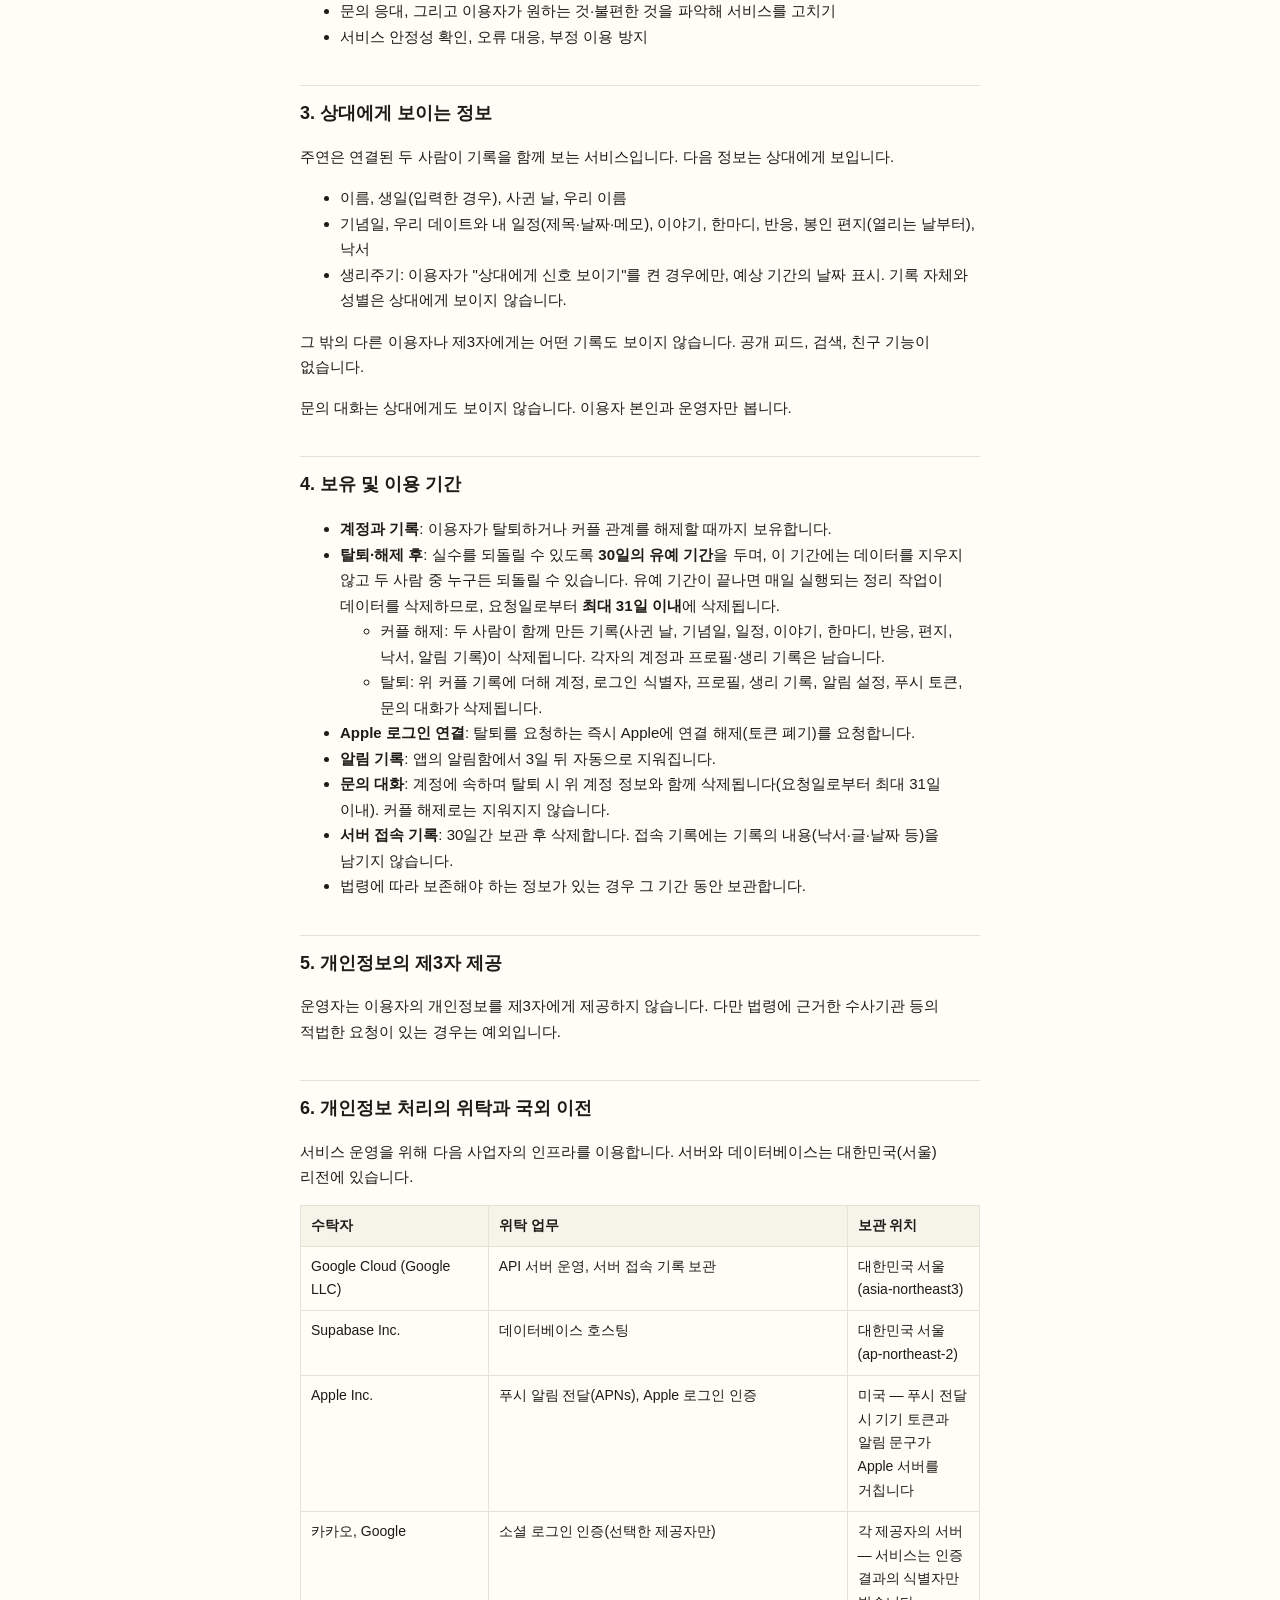
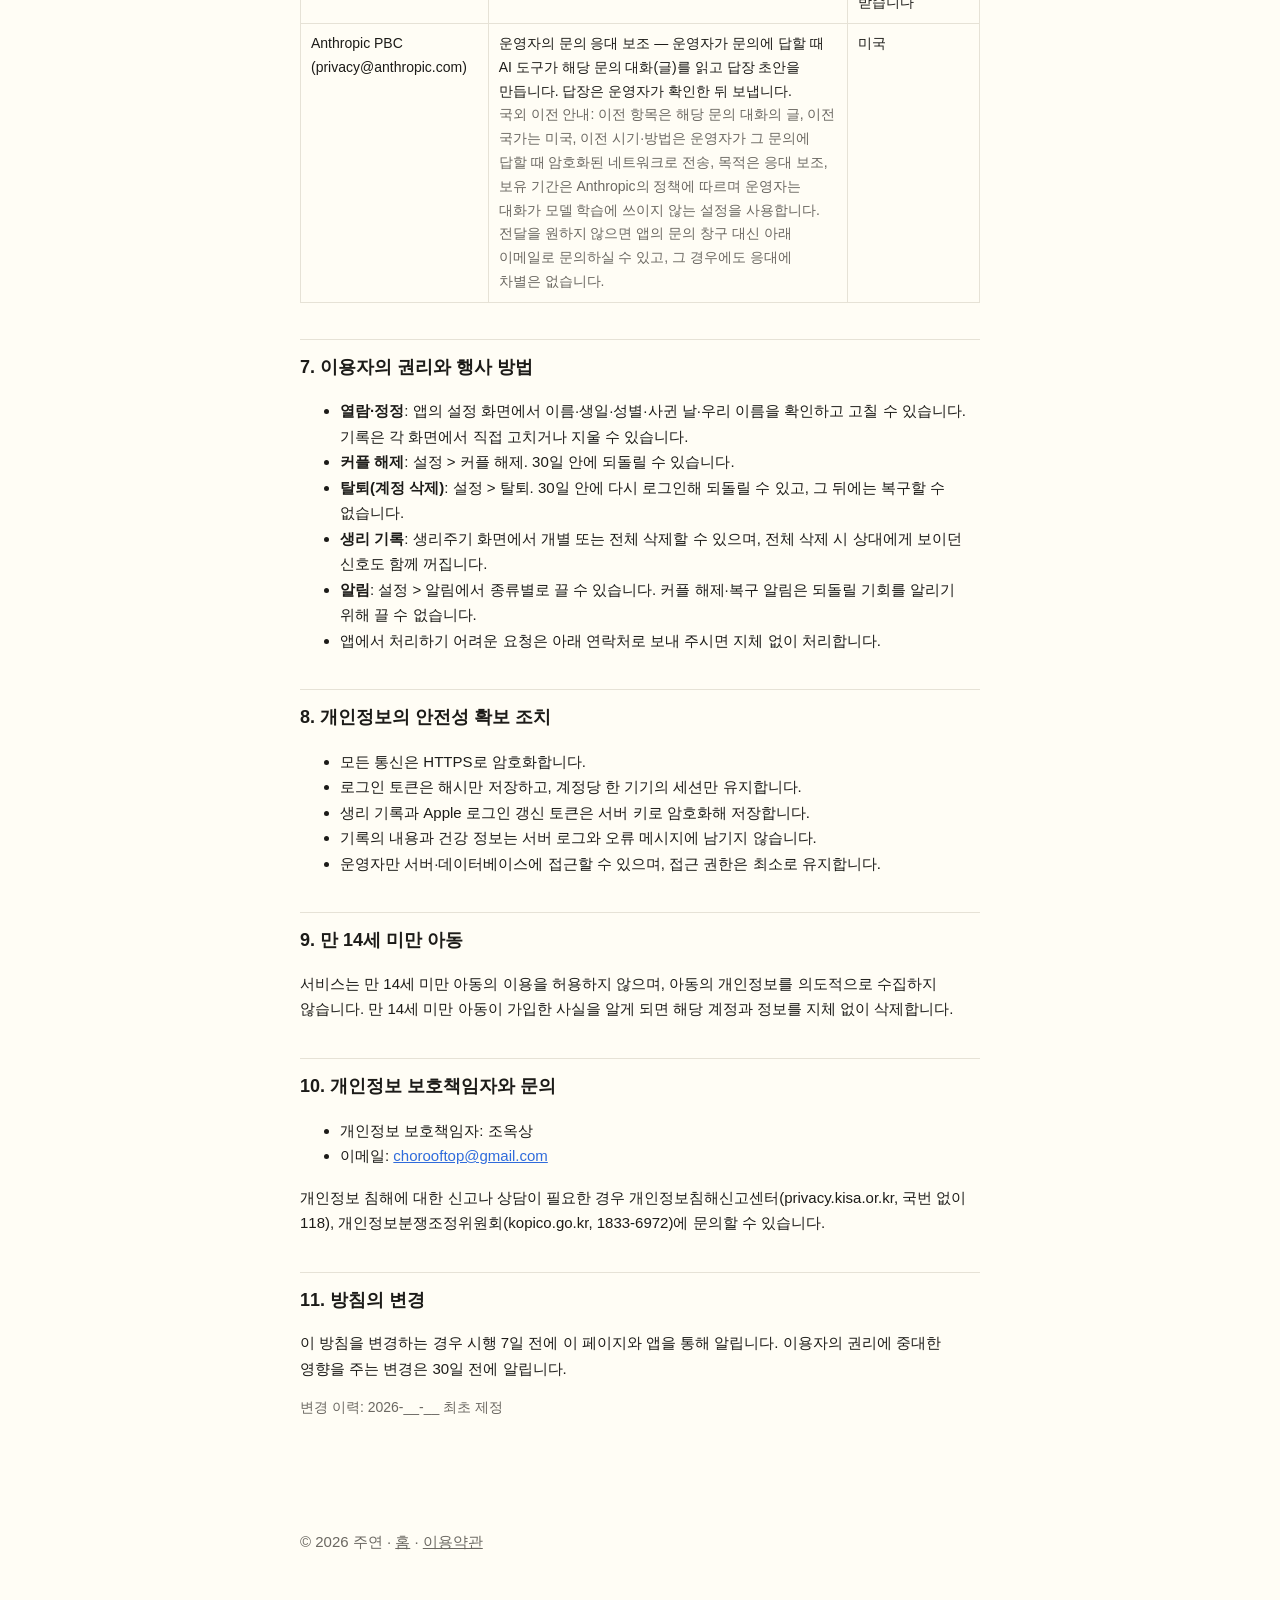
==== commit 9cb37a87: "docs(privacy): 운영진 → 운영자 통일 (약관 검토 지적) Co-Authored-By: Claude Fable 5.1 <noreply@anthropic.com>" ====
--- a/privacy.html
+++ b/privacy.html
@@ -32,7 +32,7 @@
       <tr><td>기록</td><td>기념일, 일정(우리 데이트·내 일정)과 메모, 이야기, 한마디, 반응, 봉인 편지, 낙서(그림과 글), 대표 낙서 지정</td><td>이용 중 직접 작성</td><td>선택</td></tr>
       <tr><td>건강 정보(민감정보)</td><td>생리 시작일·종료일, 상대에게 신호를 보일지 여부</td><td>생리주기 기능을 켜고 직접 입력</td><td>선택 — 별도 동의를 받습니다</td></tr>
       <tr><td>알림</td><td>기기 푸시 토큰, 알림 종류별 설정, 알림 기록</td><td>알림 권한 허용·설정</td><td>선택</td></tr>
-      <tr><td>문의</td><td>운영진과 주고받은 문의 대화(글)와 보낸 시각</td><td>앱의 문의 창구에서 직접 작성</td><td>선택</td></tr>
+      <tr><td>문의</td><td>운영자와 주고받은 문의 대화(글)와 보낸 시각</td><td>앱의 문의 창구에서 직접 작성</td><td>선택</td></tr>
       <tr><td>자동 수집</td><td>접속 일시, IP 주소, 요청 경로, 앱 버전(서버 접속 기록)</td><td>서비스 이용 시</td><td>—</td></tr>
     </tbody>
   </table>
@@ -57,7 +57,7 @@
     <li>생리주기: 이용자가 "상대에게 신호 보이기"를 켠 경우에만, 예상 기간의 날짜 표시. 기록 자체와 성별은 상대에게 보이지 않습니다.</li>
   </ul>
   <p>그 밖의 다른 이용자나 제3자에게는 어떤 기록도 보이지 않습니다. 공개 피드, 검색, 친구 기능이 없습니다.</p>
-  <p>문의 대화는 상대에게도 보이지 않습니다. 이용자 본인과 운영진만 봅니다.</p>
+  <p>문의 대화는 상대에게도 보이지 않습니다. 이용자 본인과 운영자만 봅니다.</p>
 
   <h2>4. 보유 및 이용 기간</h2>
   <ul>
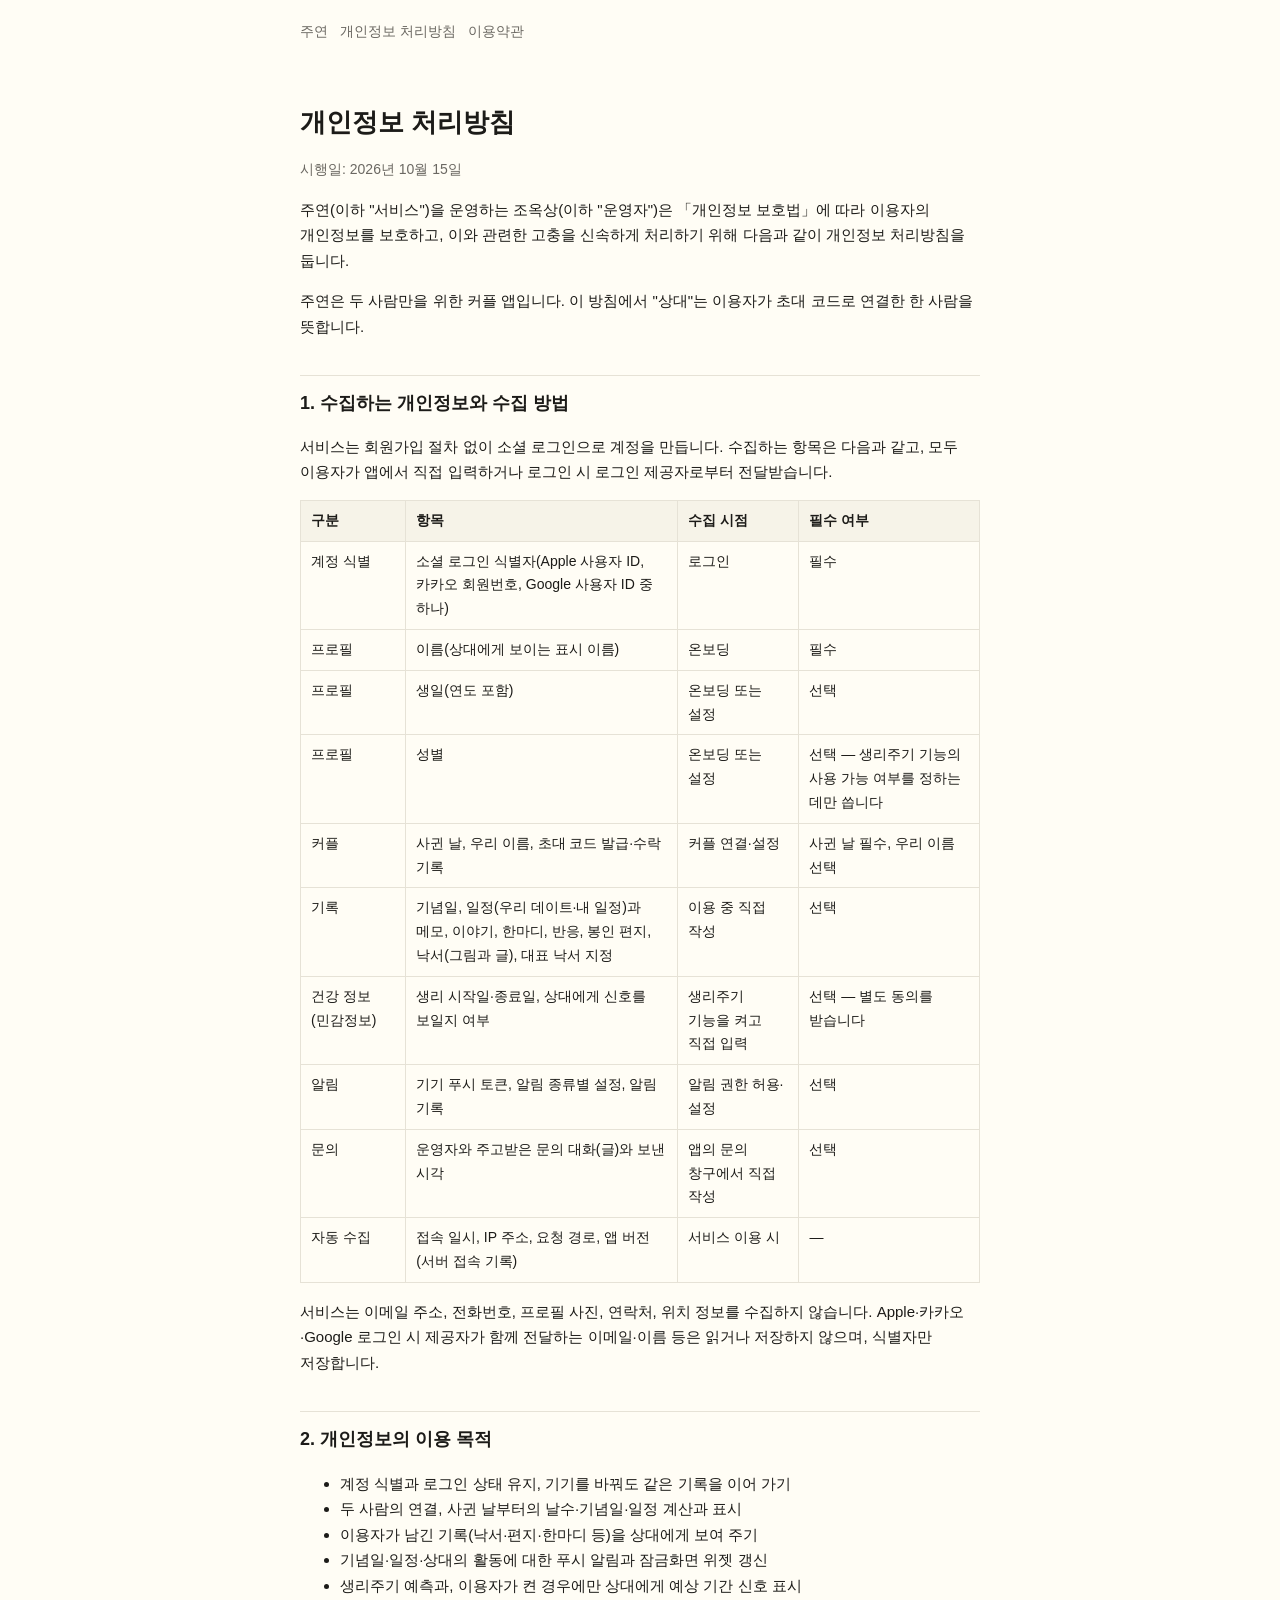
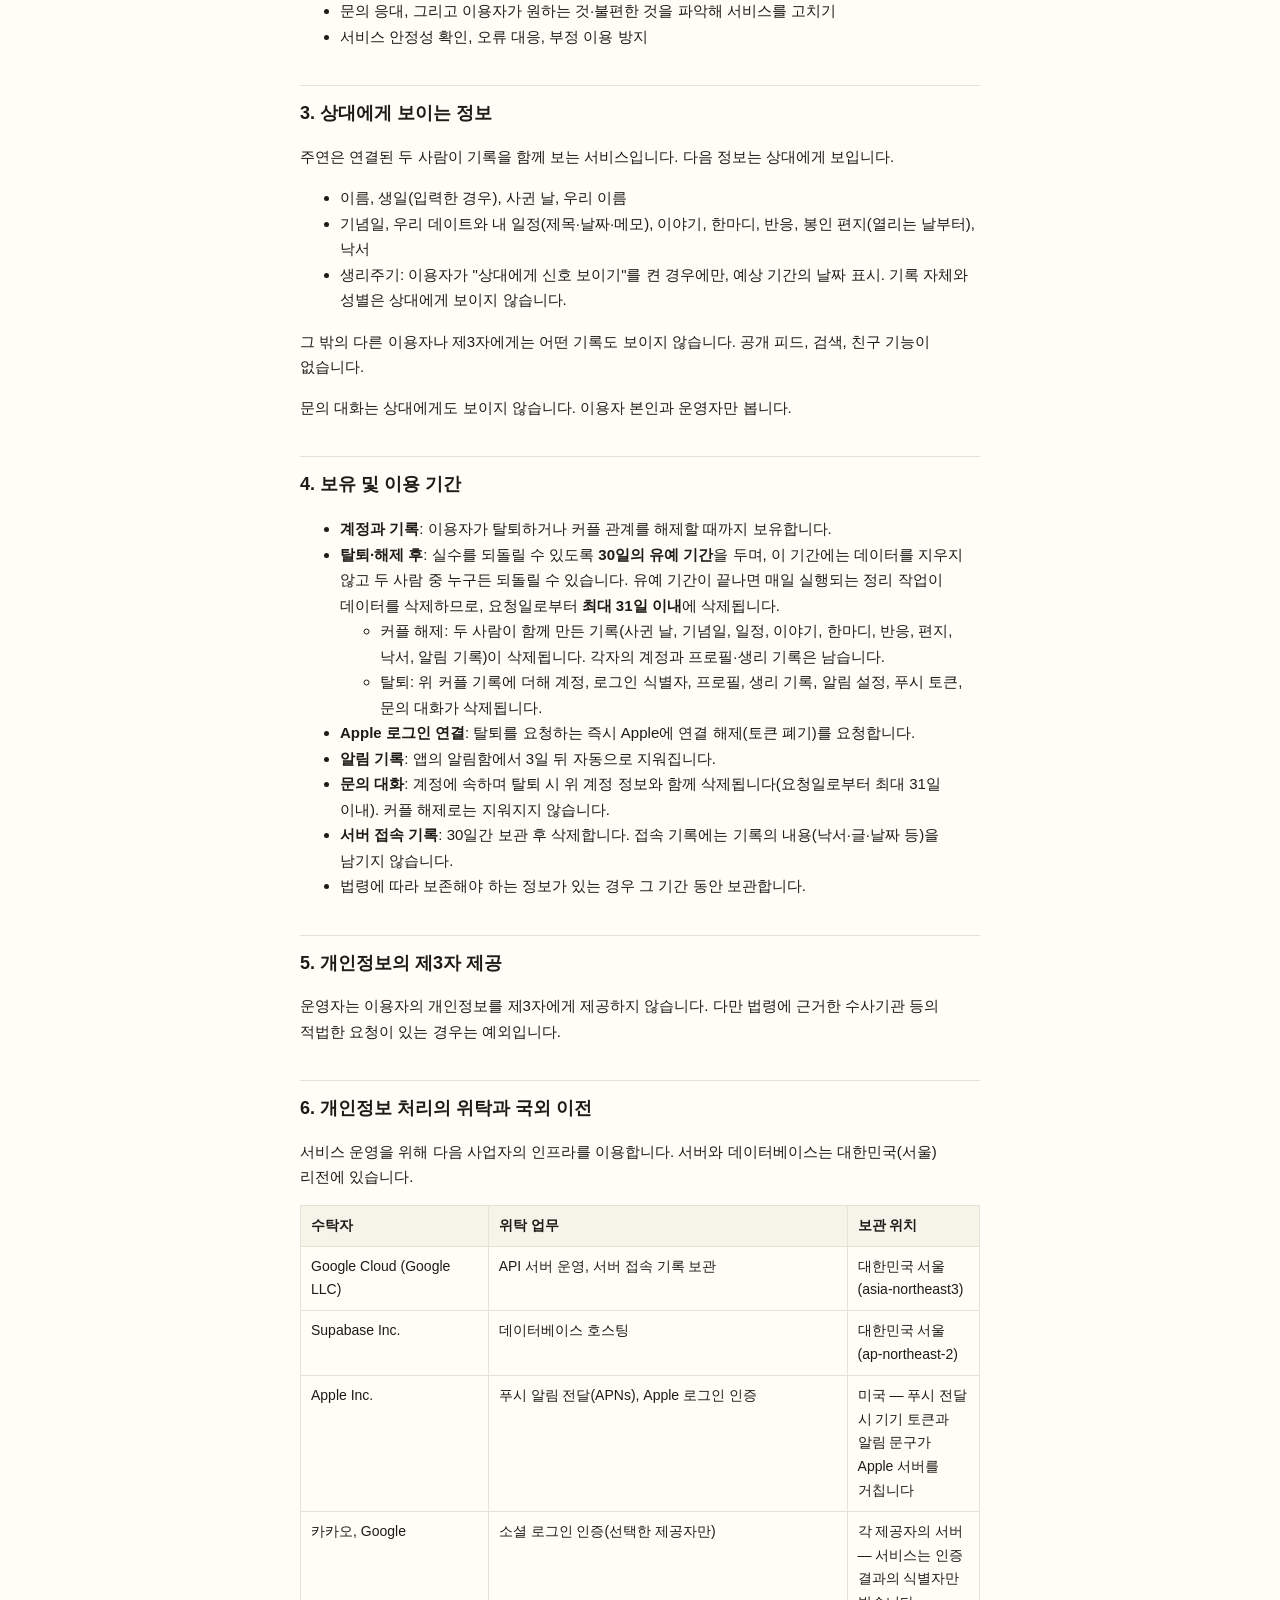
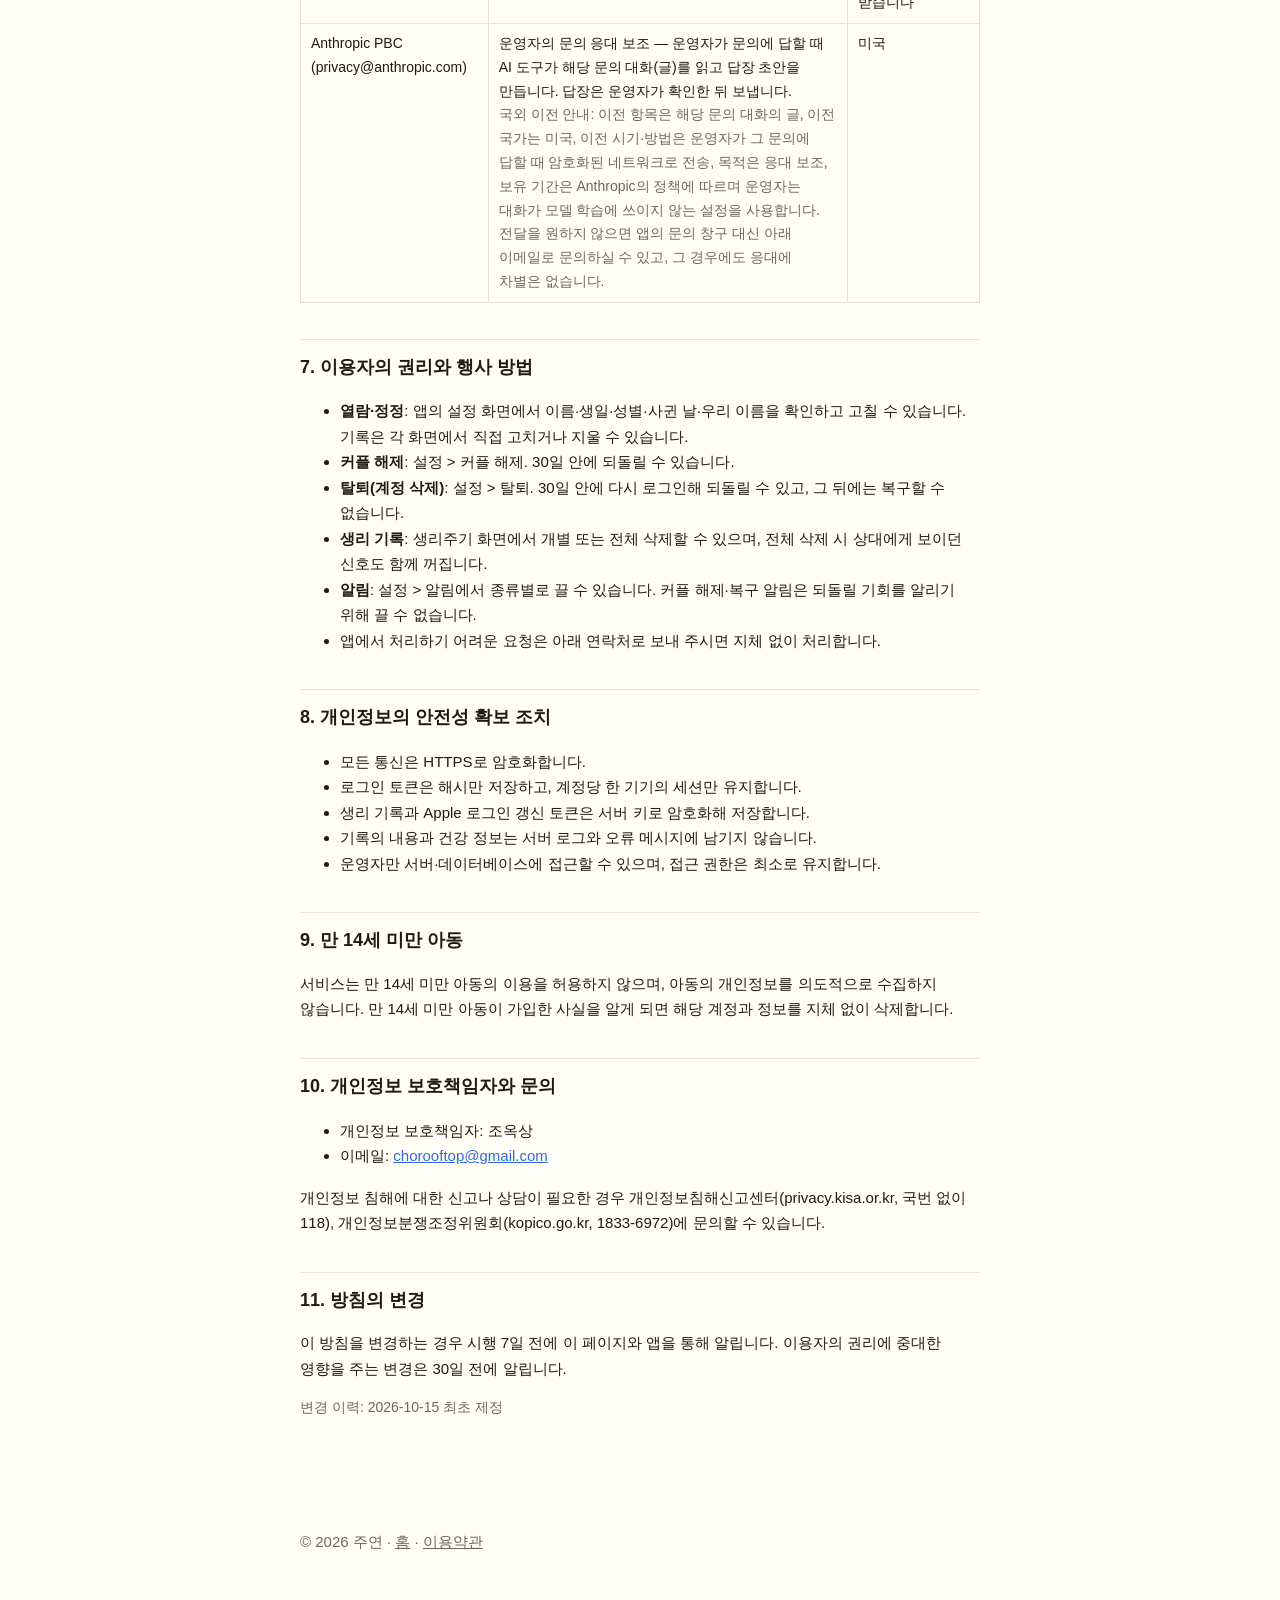
==== commit 8f67ee38: "docs: 약관·처리방침 시행일 2026-10-15 (게시일) Co-Authored-By: Claude Fable 5.1 <noreply@anthropic.com>" ====
--- a/privacy.html
+++ b/privacy.html
@@ -14,7 +14,7 @@
 </header>
 <main>
   <h1>개인정보 처리방침</h1>
-  <p class="meta">시행일: 2026년 __월 __일 (초안 — 검토 중)</p>
+  <p class="meta">시행일: 2026년 10월 15일</p>
 
   <p>주연(이하 "서비스")을 운영하는 조옥상(이하 "운영자")은 「개인정보 보호법」에 따라 이용자의 개인정보를 보호하고, 이와 관련한 고충을 신속하게 처리하기 위해 다음과 같이 개인정보 처리방침을 둡니다.</p>
   <p>주연은 두 사람만을 위한 커플 앱입니다. 이 방침에서 "상대"는 이용자가 초대 코드로 연결한 한 사람을 뜻합니다.</p>
@@ -122,7 +122,7 @@
 
   <h2>11. 방침의 변경</h2>
   <p>이 방침을 변경하는 경우 시행 7일 전에 이 페이지와 앱을 통해 알립니다. 이용자의 권리에 중대한 영향을 주는 변경은 30일 전에 알립니다.</p>
-  <p class="meta">변경 이력: 2026-__-__ 최초 제정</p>
+  <p class="meta">변경 이력: 2026-10-15 최초 제정</p>
 </main>
 <footer>
   <p>© 2026 주연 · <a href="./">홈</a> · <a href="terms.html">이용약관</a></p>
